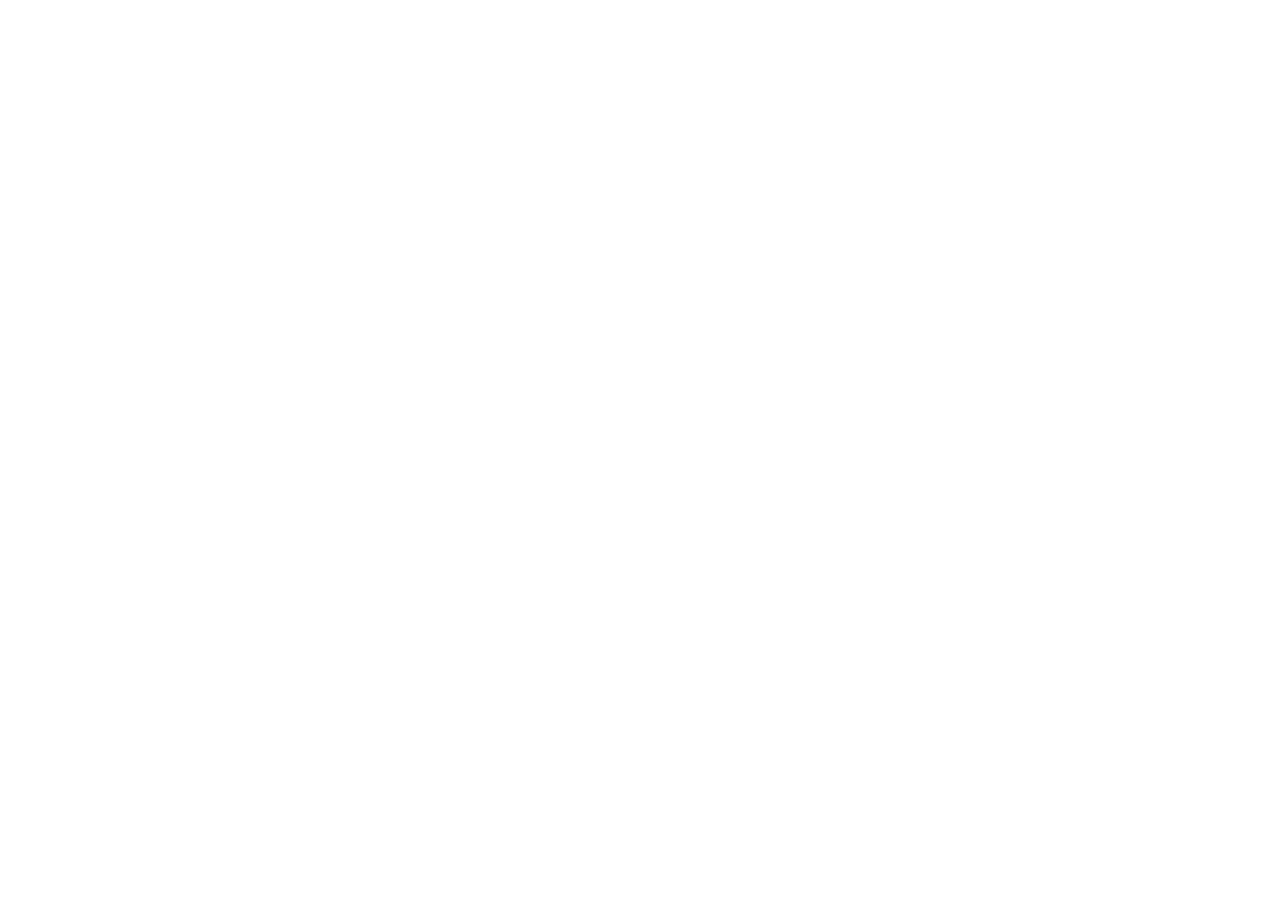
==== .github/Domaci_ukol/index.html @ d59d7053 "Vytvoření složky na DÚ" ====
<!DOCTYPE html>
<html lang="en">
<head>
    <meta charset="UTF-8">
    <meta http-equiv="X-UA-Compatible" content="IE=edge">
    <meta name="viewport" content="width=device-width, initial-scale=1.0">
    <link rel="stylesheet" href="style.css">
    <title>Iva Havranová</title>
</head>
<body>
    
</body>
</html>
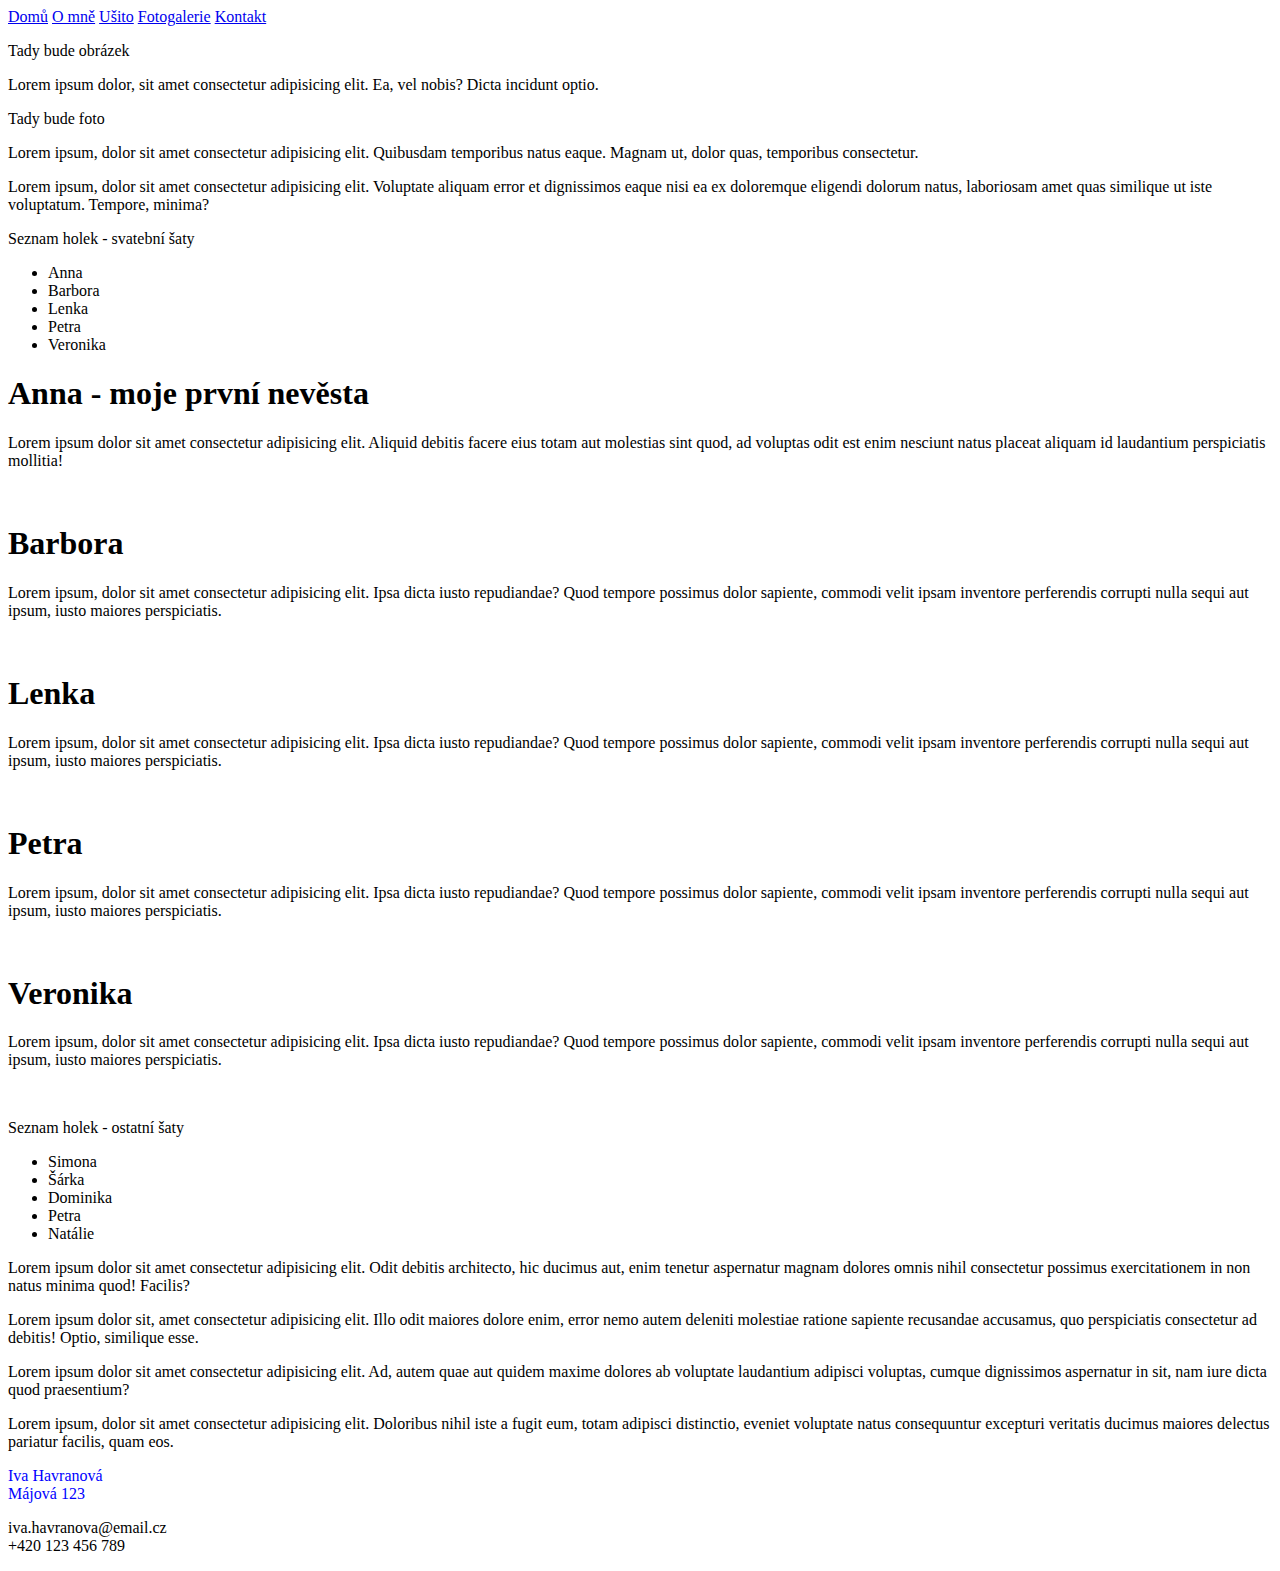
==== commit 72d92ce4: "Odevzdání úkolu 1" ====
--- a/.github/Domaci_ukol/index.html
+++ b/.github/Domaci_ukol/index.html
@@ -1,13 +1,161 @@
 <!DOCTYPE html>
 <html lang="en">
-<head>
-    <meta charset="UTF-8">
-    <meta http-equiv="X-UA-Compatible" content="IE=edge">
-    <meta name="viewport" content="width=device-width, initial-scale=1.0">
-    <link rel="stylesheet" href="style.css">
+  <head>
+    <meta charset="UTF-8" />
+    <meta http-equiv="X-UA-Compatible" content="IE=edge" />
+    <meta name="viewport" content="width=device-width, initial-scale=1.0" />
+    <link rel="stylesheet" href="style.css" />
     <title>Iva Havranová</title>
-</head>
-<body>
-    
-</body>
-</html>+  </head>
+  <body>
+    <div class="container">
+      <section class="header">
+        <nav>
+          <a href="#" class="header header--bold">Domů</a>
+          <a href="#">O mně</a>
+          <a href="#">Ušito</a>
+          <a href="#" class="header header--underlined">Fotogalerie</a>
+          <a href="#">Kontakt</a>
+        </nav>
+        <div class="header__photo"></div>
+        <p>Tady bude obrázek</p>
+      </section>
+      <div class="main">
+        <section class="main__welcome">
+          <p class="main__welcome main__welcome--purple">
+            Lorem ipsum dolor, sit amet consectetur adipisicing elit. Ea, vel
+            nobis? Dicta incidunt optio.
+          </p>
+        </section>
+        <section class="main__photo">
+          <p>Tady bude foto</p>
+        </section>
+      </div>
+      <div class="about">
+        <section class="about__selection">
+          <p>
+            Lorem ipsum, dolor sit amet consectetur adipisicing elit. Quibusdam
+            temporibus natus eaque. Magnam ut, dolor quas, temporibus
+            consectetur.
+          </p>
+        </section>
+        <section class="about__main">
+          <p>
+            Lorem ipsum, dolor sit amet consectetur adipisicing elit. Voluptate
+            aliquam error et dignissimos eaque nisi ea ex doloremque eligendi
+            dolorum natus, laboriosam amet quas similique ut iste voluptatum.
+            Tempore, minima?
+          </p>
+        </section>
+      </div>
+      <div class="sewn">
+        <div class="sewn__wedding">
+          <p>Seznam holek - svatební šaty</p>
+          <ul>
+            <li class="sewn__wedding sewn_wedding--anna">Anna</li>
+            <li>Barbora</li>
+            <li>Lenka</li>
+            <li>Petra</li>
+            <li>Veronika</li>
+          </ul>
+          <section class="sewn__anna">
+            <h1 class="sewn__anna sewn__anna--bold">
+              Anna - moje první nevěsta
+            </h1>
+            <p class="sewn__anna sewn__anna--black">
+              Lorem ipsum dolor sit amet consectetur adipisicing elit. Aliquid
+              debitis facere eius totam aut molestias sint quod, ad voluptas
+              odit est enim nesciunt natus placeat aliquam id laudantium
+              perspiciatis mollitia!
+            </p>
+            <img class="sewn__photo" />
+          </section>
+          <section class="sewn__barbora">
+            <h1>Barbora</h1>
+            <p>
+              Lorem ipsum, dolor sit amet consectetur adipisicing elit. Ipsa
+              dicta iusto repudiandae? Quod tempore possimus dolor sapiente,
+              commodi velit ipsam inventore perferendis corrupti nulla sequi aut
+              ipsum, iusto maiores perspiciatis.
+            </p>
+            <img class="sewn__photo" />
+          </section>
+          <section class="sewn__lenka">
+            <h1>Lenka</h1>
+            <p>
+              Lorem ipsum, dolor sit amet consectetur adipisicing elit. Ipsa
+              dicta iusto repudiandae? Quod tempore possimus dolor sapiente,
+              commodi velit ipsam inventore perferendis corrupti nulla sequi aut
+              ipsum, iusto maiores perspiciatis.
+            </p>
+            <img class="sewn__photo" />
+          </section>
+          <section class="sewn__petra">
+            <h1>Petra</h1>
+            <p>
+              Lorem ipsum, dolor sit amet consectetur adipisicing elit. Ipsa
+              dicta iusto repudiandae? Quod tempore possimus dolor sapiente,
+              commodi velit ipsam inventore perferendis corrupti nulla sequi aut
+              ipsum, iusto maiores perspiciatis.
+            </p>
+            <img class="sewn__photo" />
+          </section>
+          <section class="sewn__veronika">
+            <h1>Veronika</h1>
+            <p>
+              Lorem ipsum, dolor sit amet consectetur adipisicing elit. Ipsa
+              dicta iusto repudiandae? Quod tempore possimus dolor sapiente,
+              commodi velit ipsam inventore perferendis corrupti nulla sequi aut
+              ipsum, iusto maiores perspiciatis.
+            </p>
+            <img class="sewn__photo" />
+          </section>
+          <section class="sewn__others">
+            <p>Seznam holek - ostatní šaty</p>
+            <ul>
+              <li class="sewn__others sewn__others--italics">Simona</li>
+              <li>Šárka</li>
+              <li>Dominika</li>
+              <li>Petra</li>
+              <li>Natálie</li>
+            </ul>
+          </section>
+        </div>
+      </div>
+      <div class="photogalery">
+        <section class="photogalery__profi">
+          <p class="photogalery__profi photogalery__profi--red">
+            Lorem ipsum dolor sit amet consectetur adipisicing elit. Odit
+            debitis architecto, hic ducimus aut, enim tenetur aspernatur magnam
+            dolores omnis nihil consectetur possimus exercitationem in non natus
+            minima quod! Facilis?
+          </p>
+          <p>
+            Lorem ipsum dolor sit, amet consectetur adipisicing elit. Illo odit
+            maiores dolore enim, error nemo autem deleniti molestiae ratione
+            sapiente recusandae accusamus, quo perspiciatis consectetur ad
+            debitis! Optio, similique esse.
+          </p>
+        </section>
+        <section class="photogalery__others">
+          <p>
+            Lorem ipsum dolor sit amet consectetur adipisicing elit. Ad, autem
+            quae aut quidem maxime dolores ab voluptate laudantium adipisci
+            voluptas, cumque dignissimos aspernatur in sit, nam iure dicta quod
+            praesentium?
+          </p>
+          <p class="photogalery__others photogalery__others--ackn">
+            Lorem ipsum, dolor sit amet consectetur adipisicing elit. Doloribus
+            nihil iste a fugit eum, totam adipisci distinctio, eveniet voluptate
+            natus consequuntur excepturi veritatis ducimus maiores delectus
+            pariatur facilis, quam eos.
+          </p>
+        </section>
+      </div>
+      <div class="contact">
+        <p class="contact contact--blue">Iva Havranová<br />Májová 123</p>
+        <p>iva.havranova@email.cz<br />+420 123 456 789</p>
+      </div>
+    </div>
+  </body>
+</html>
--- a/.github/Domaci_ukol/style.css
+++ b/.github/Domaci_ukol/style.css
@@ -0,0 +1,3 @@
+.contact--blue {
+  color: blue;
+}
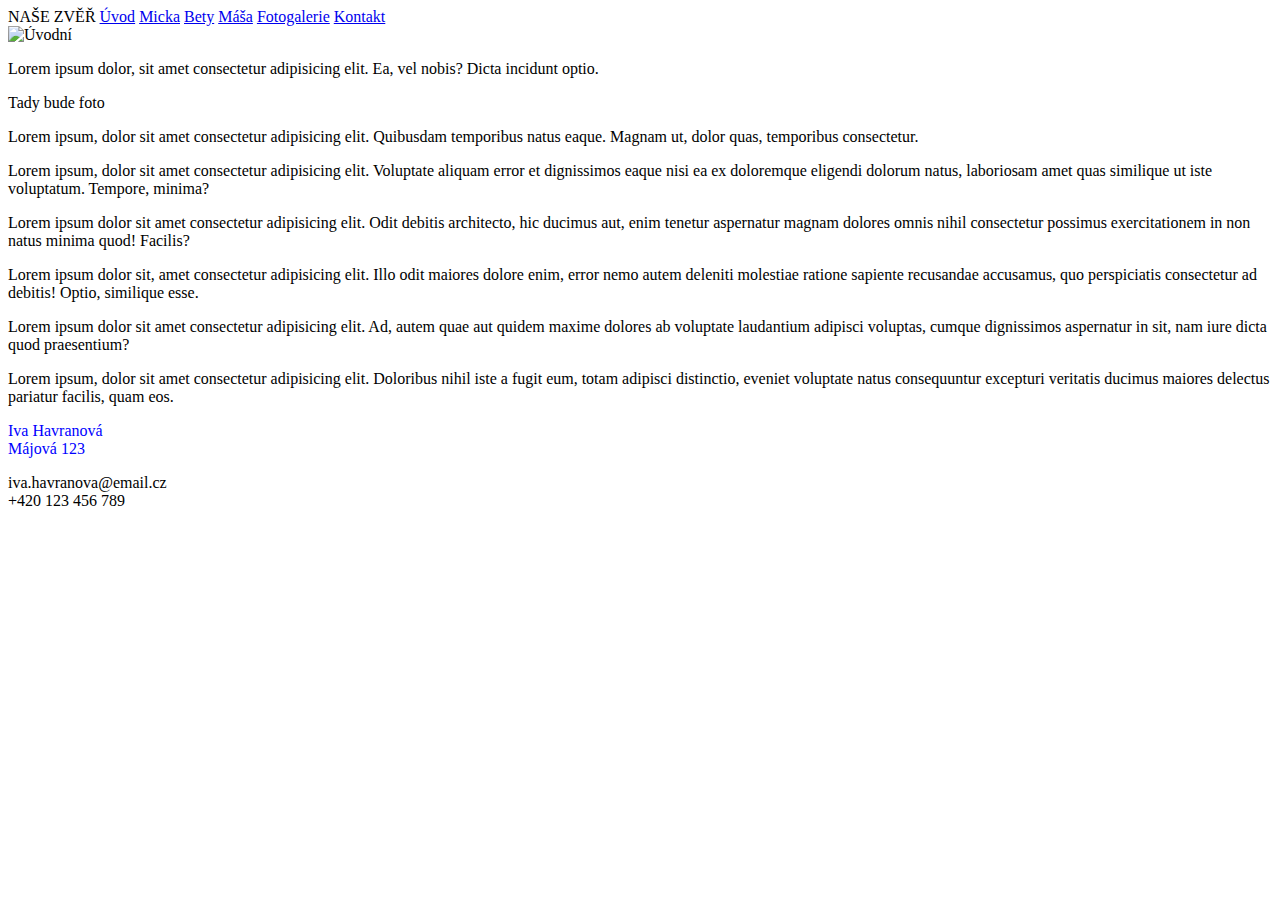
==== commit e98de1e0: "Přidání fotek" ====
--- a/.github/Domaci_ukol/index.html
+++ b/.github/Domaci_ukol/index.html
@@ -5,41 +5,44 @@
     <meta http-equiv="X-UA-Compatible" content="IE=edge" />
     <meta name="viewport" content="width=device-width, initial-scale=1.0" />
     <link rel="stylesheet" href="style.css" />
-    <title>Iva Havranová</title>
+    <title>Náš zvěřinec</title>
   </head>
   <body>
     <div class="container">
       <section class="header">
         <nav>
-          <a href="#" class="header header--bold">Domů</a>
-          <a href="#">O mně</a>
-          <a href="#">Ušito</a>
-          <a href="#" class="header header--underlined">Fotogalerie</a>
+          <span>NAŠE ZVĚŘ</span>
+          <a href="#">Úvod</a>
+          <a href="#">Micka</a>
+          <a href="#">Bety</a>
+          <a href="#">Máša</a>
+          <a href="#">Fotogalerie</a>
           <a href="#">Kontakt</a>
         </nav>
-        <div class="header__photo"></div>
-        <p>Tady bude obrázek</p>
+        <div class="header__photo">
+          <img src="Bety/Bety.JPG" alt="Úvodní" />
+        </div>
       </section>
-      <div class="main">
-        <section class="main__welcome">
-          <p class="main__welcome main__welcome--purple">
+      <div class="home">
+        <section class="home__welcome">
+          <p class="home__welcome home__welcome--italics">
             Lorem ipsum dolor, sit amet consectetur adipisicing elit. Ea, vel
             nobis? Dicta incidunt optio.
           </p>
         </section>
-        <section class="main__photo">
+        <section class="home__photo">
           <p>Tady bude foto</p>
         </section>
       </div>
-      <div class="about">
-        <section class="about__selection">
+      <div class="pets">
+        <section class="pets__selection">
           <p>
             Lorem ipsum, dolor sit amet consectetur adipisicing elit. Quibusdam
             temporibus natus eaque. Magnam ut, dolor quas, temporibus
             consectetur.
           </p>
         </section>
-        <section class="about__main">
+        <section class="pets__main">
           <p>
             Lorem ipsum, dolor sit amet consectetur adipisicing elit. Voluptate
             aliquam error et dignissimos eaque nisi ea ex doloremque eligendi
@@ -48,80 +51,7 @@
           </p>
         </section>
       </div>
-      <div class="sewn">
-        <div class="sewn__wedding">
-          <p>Seznam holek - svatební šaty</p>
-          <ul>
-            <li class="sewn__wedding sewn_wedding--anna">Anna</li>
-            <li>Barbora</li>
-            <li>Lenka</li>
-            <li>Petra</li>
-            <li>Veronika</li>
-          </ul>
-          <section class="sewn__anna">
-            <h1 class="sewn__anna sewn__anna--bold">
-              Anna - moje první nevěsta
-            </h1>
-            <p class="sewn__anna sewn__anna--black">
-              Lorem ipsum dolor sit amet consectetur adipisicing elit. Aliquid
-              debitis facere eius totam aut molestias sint quod, ad voluptas
-              odit est enim nesciunt natus placeat aliquam id laudantium
-              perspiciatis mollitia!
-            </p>
-            <img class="sewn__photo" />
-          </section>
-          <section class="sewn__barbora">
-            <h1>Barbora</h1>
-            <p>
-              Lorem ipsum, dolor sit amet consectetur adipisicing elit. Ipsa
-              dicta iusto repudiandae? Quod tempore possimus dolor sapiente,
-              commodi velit ipsam inventore perferendis corrupti nulla sequi aut
-              ipsum, iusto maiores perspiciatis.
-            </p>
-            <img class="sewn__photo" />
-          </section>
-          <section class="sewn__lenka">
-            <h1>Lenka</h1>
-            <p>
-              Lorem ipsum, dolor sit amet consectetur adipisicing elit. Ipsa
-              dicta iusto repudiandae? Quod tempore possimus dolor sapiente,
-              commodi velit ipsam inventore perferendis corrupti nulla sequi aut
-              ipsum, iusto maiores perspiciatis.
-            </p>
-            <img class="sewn__photo" />
-          </section>
-          <section class="sewn__petra">
-            <h1>Petra</h1>
-            <p>
-              Lorem ipsum, dolor sit amet consectetur adipisicing elit. Ipsa
-              dicta iusto repudiandae? Quod tempore possimus dolor sapiente,
-              commodi velit ipsam inventore perferendis corrupti nulla sequi aut
-              ipsum, iusto maiores perspiciatis.
-            </p>
-            <img class="sewn__photo" />
-          </section>
-          <section class="sewn__veronika">
-            <h1>Veronika</h1>
-            <p>
-              Lorem ipsum, dolor sit amet consectetur adipisicing elit. Ipsa
-              dicta iusto repudiandae? Quod tempore possimus dolor sapiente,
-              commodi velit ipsam inventore perferendis corrupti nulla sequi aut
-              ipsum, iusto maiores perspiciatis.
-            </p>
-            <img class="sewn__photo" />
-          </section>
-          <section class="sewn__others">
-            <p>Seznam holek - ostatní šaty</p>
-            <ul>
-              <li class="sewn__others sewn__others--italics">Simona</li>
-              <li>Šárka</li>
-              <li>Dominika</li>
-              <li>Petra</li>
-              <li>Natálie</li>
-            </ul>
-          </section>
-        </div>
-      </div>
+
       <div class="photogalery">
         <section class="photogalery__profi">
           <p class="photogalery__profi photogalery__profi--red">
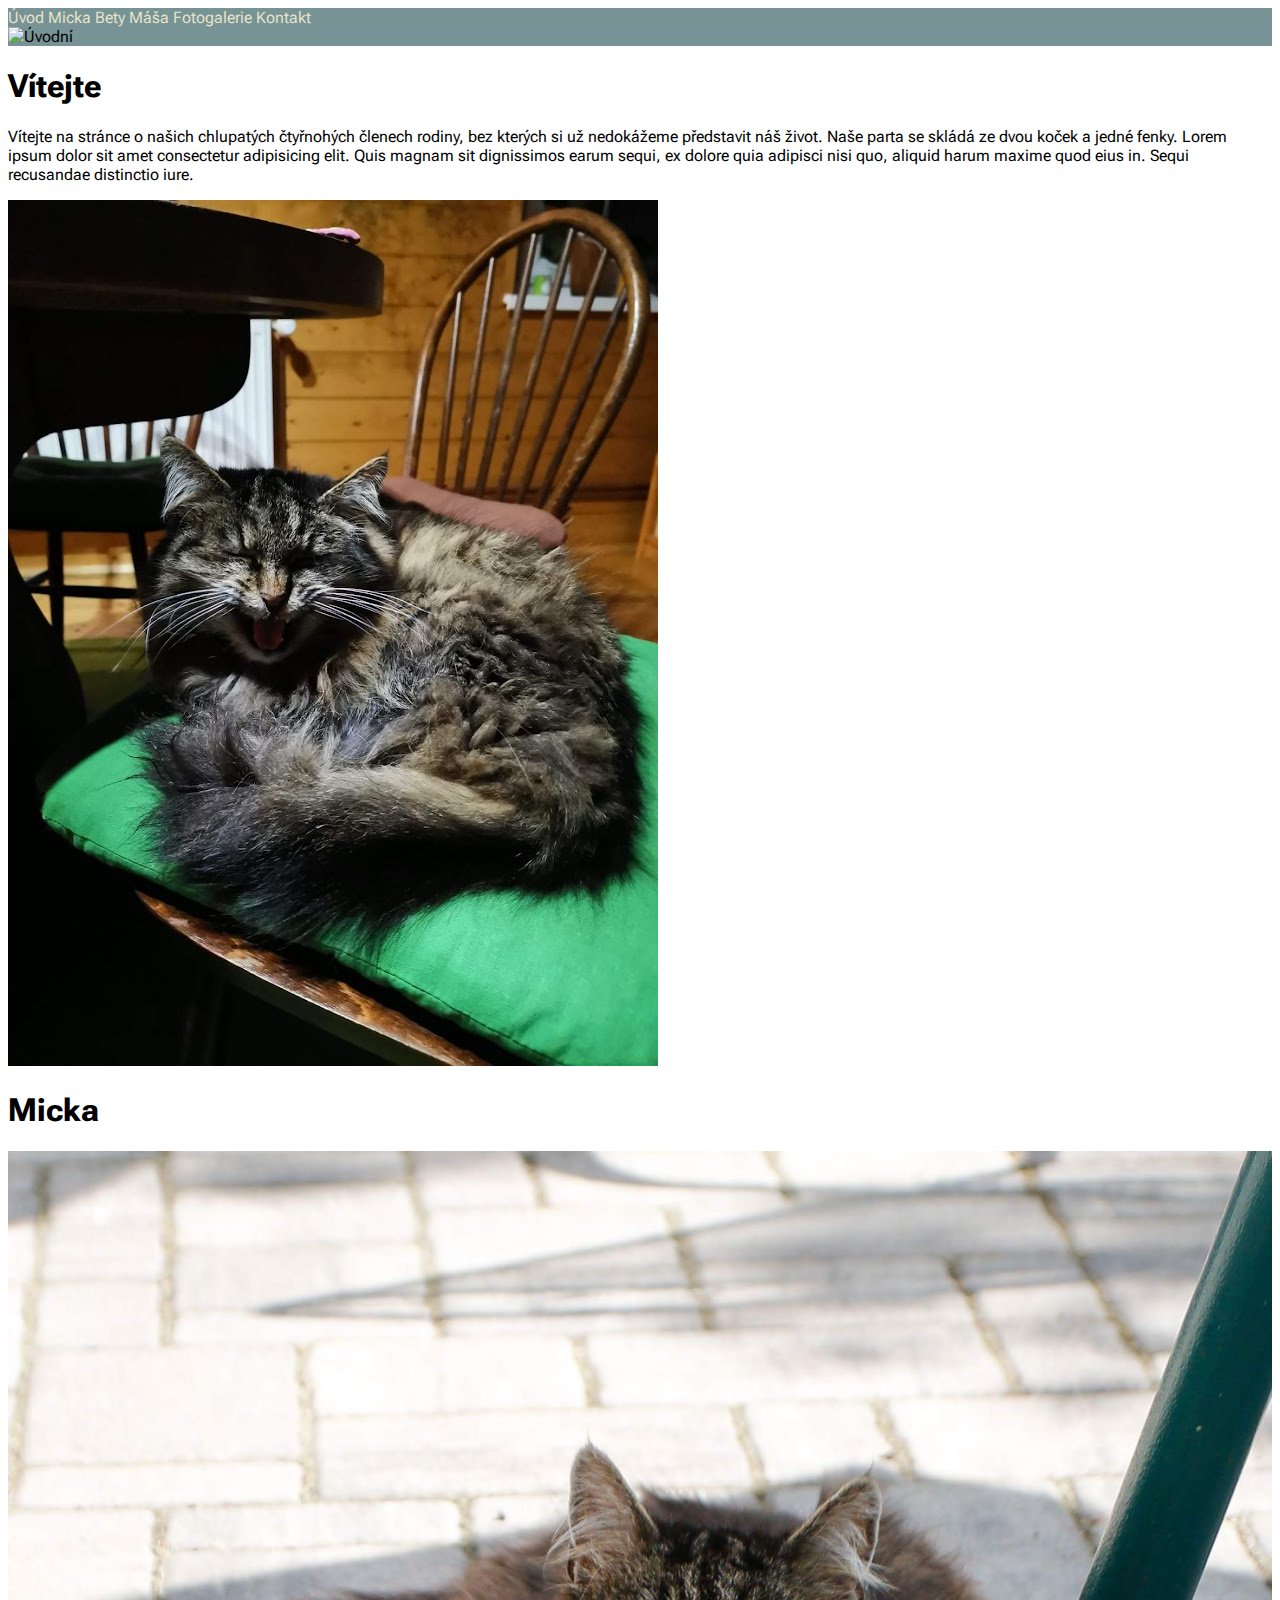
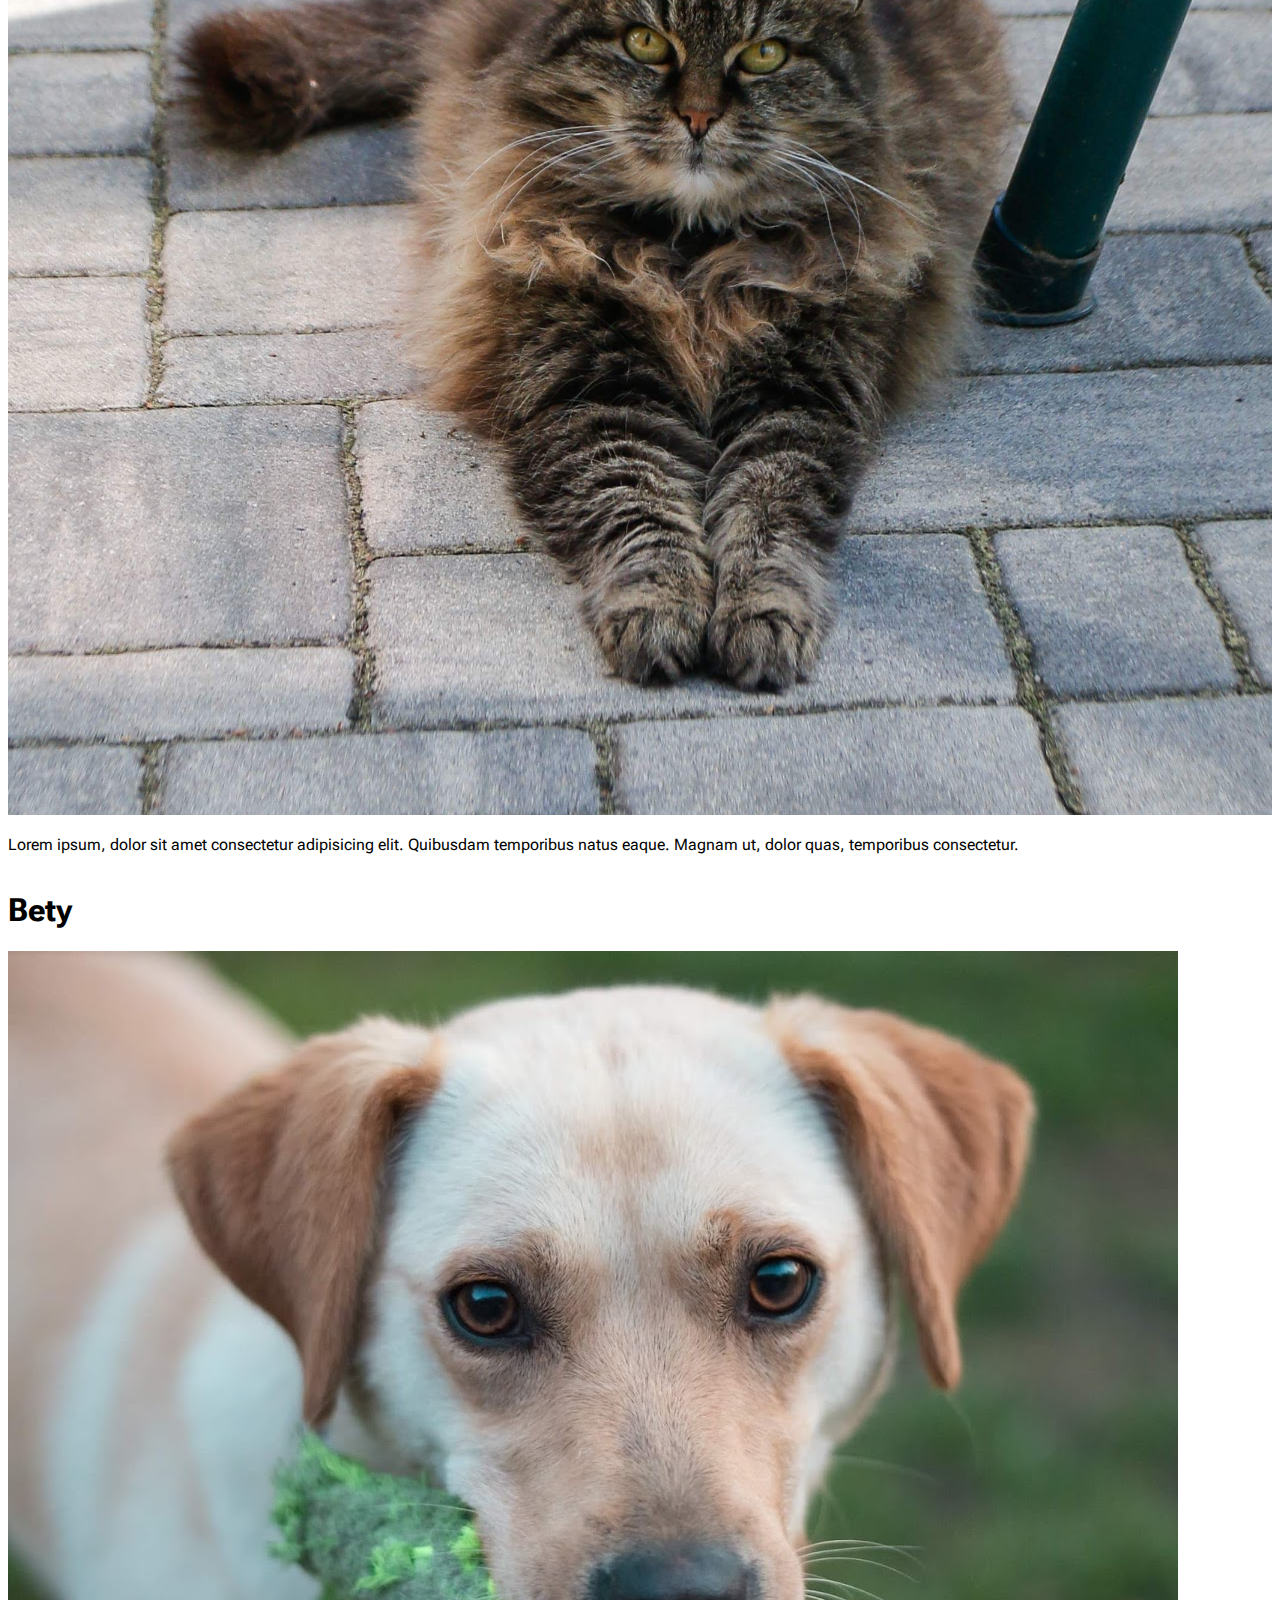
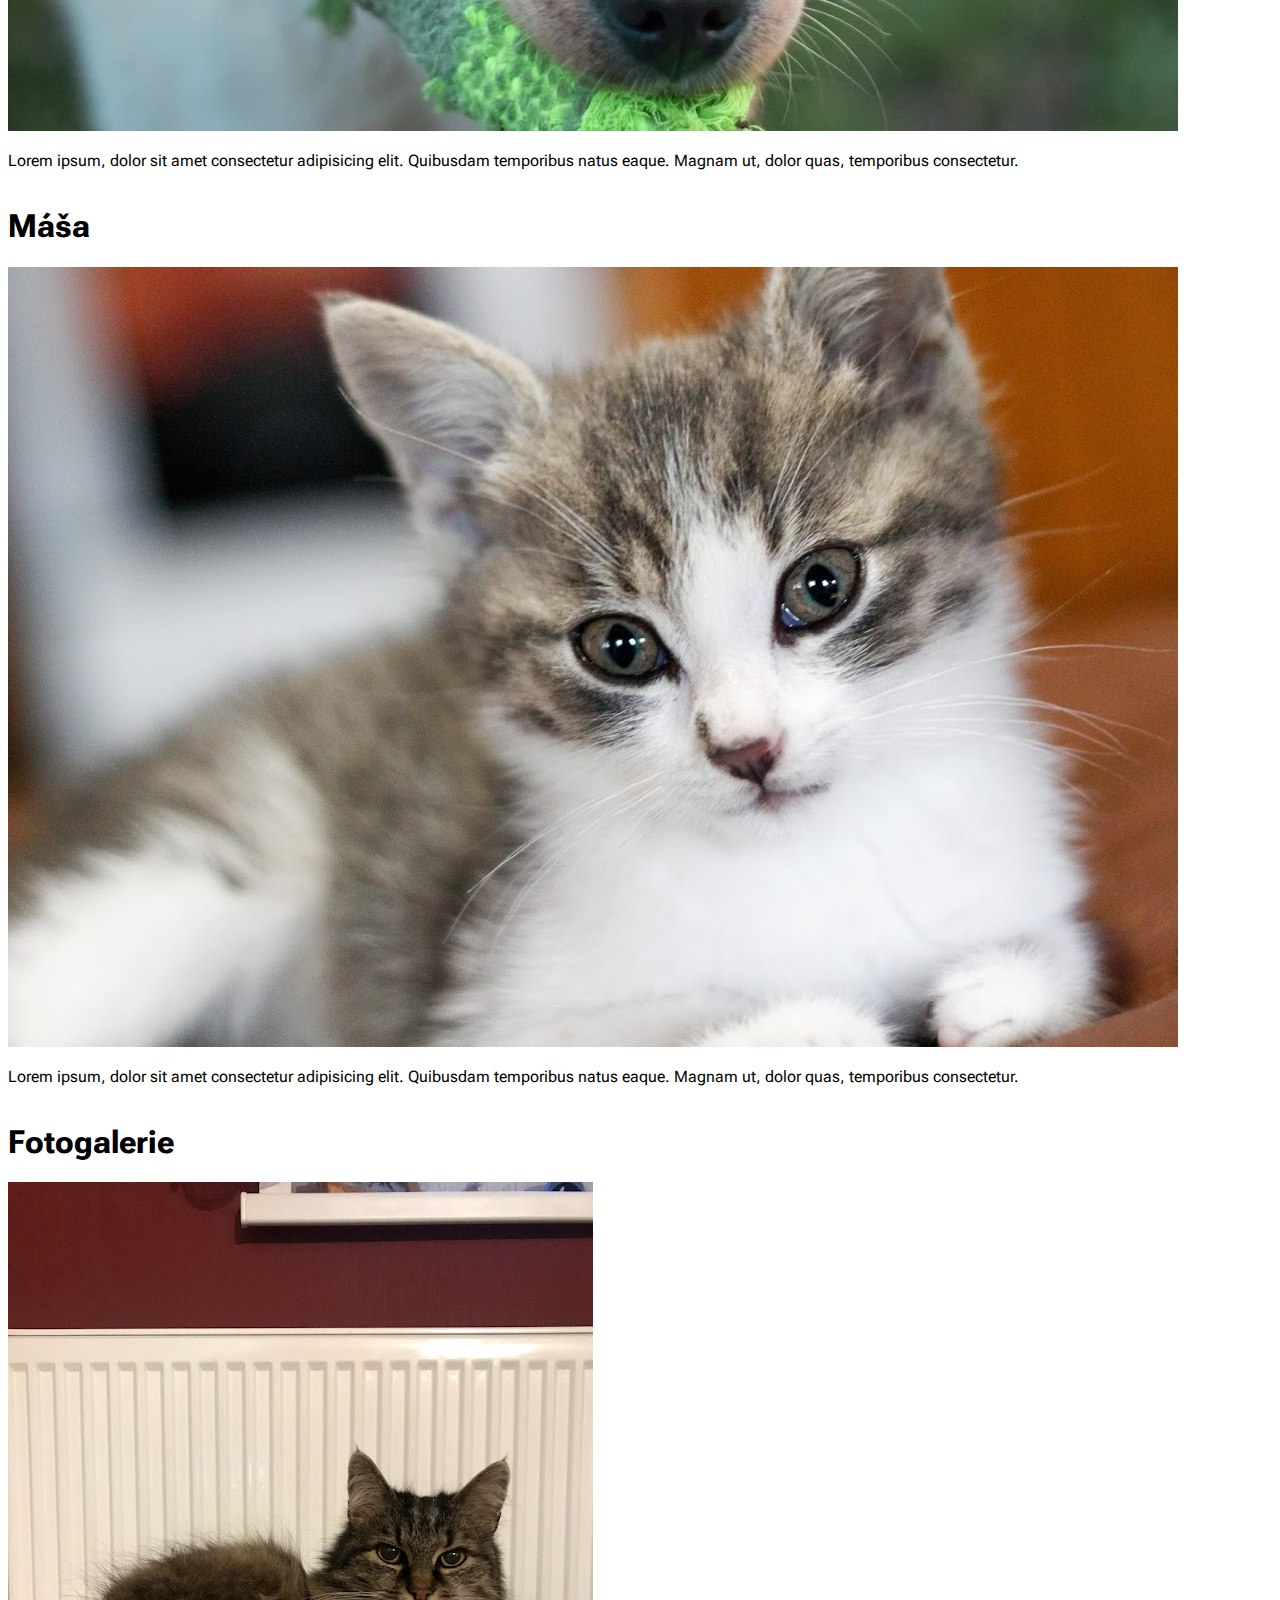
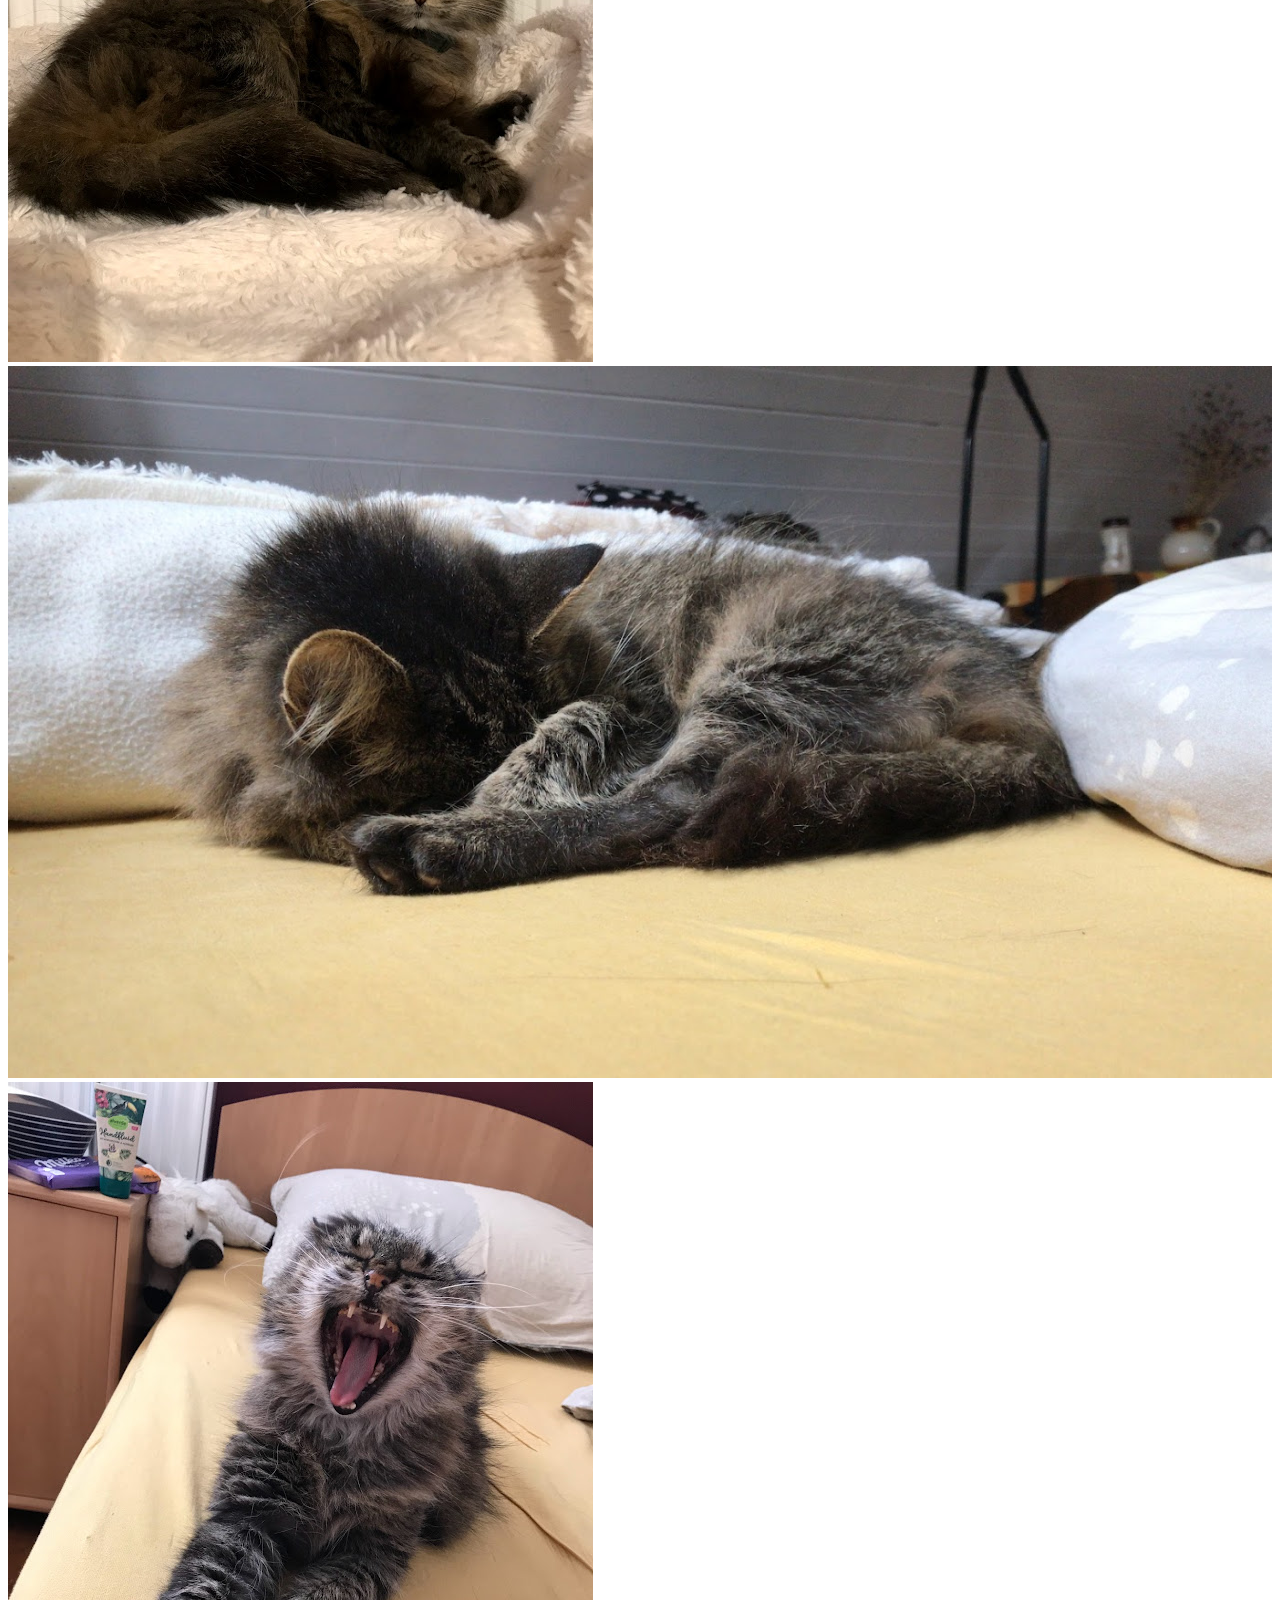
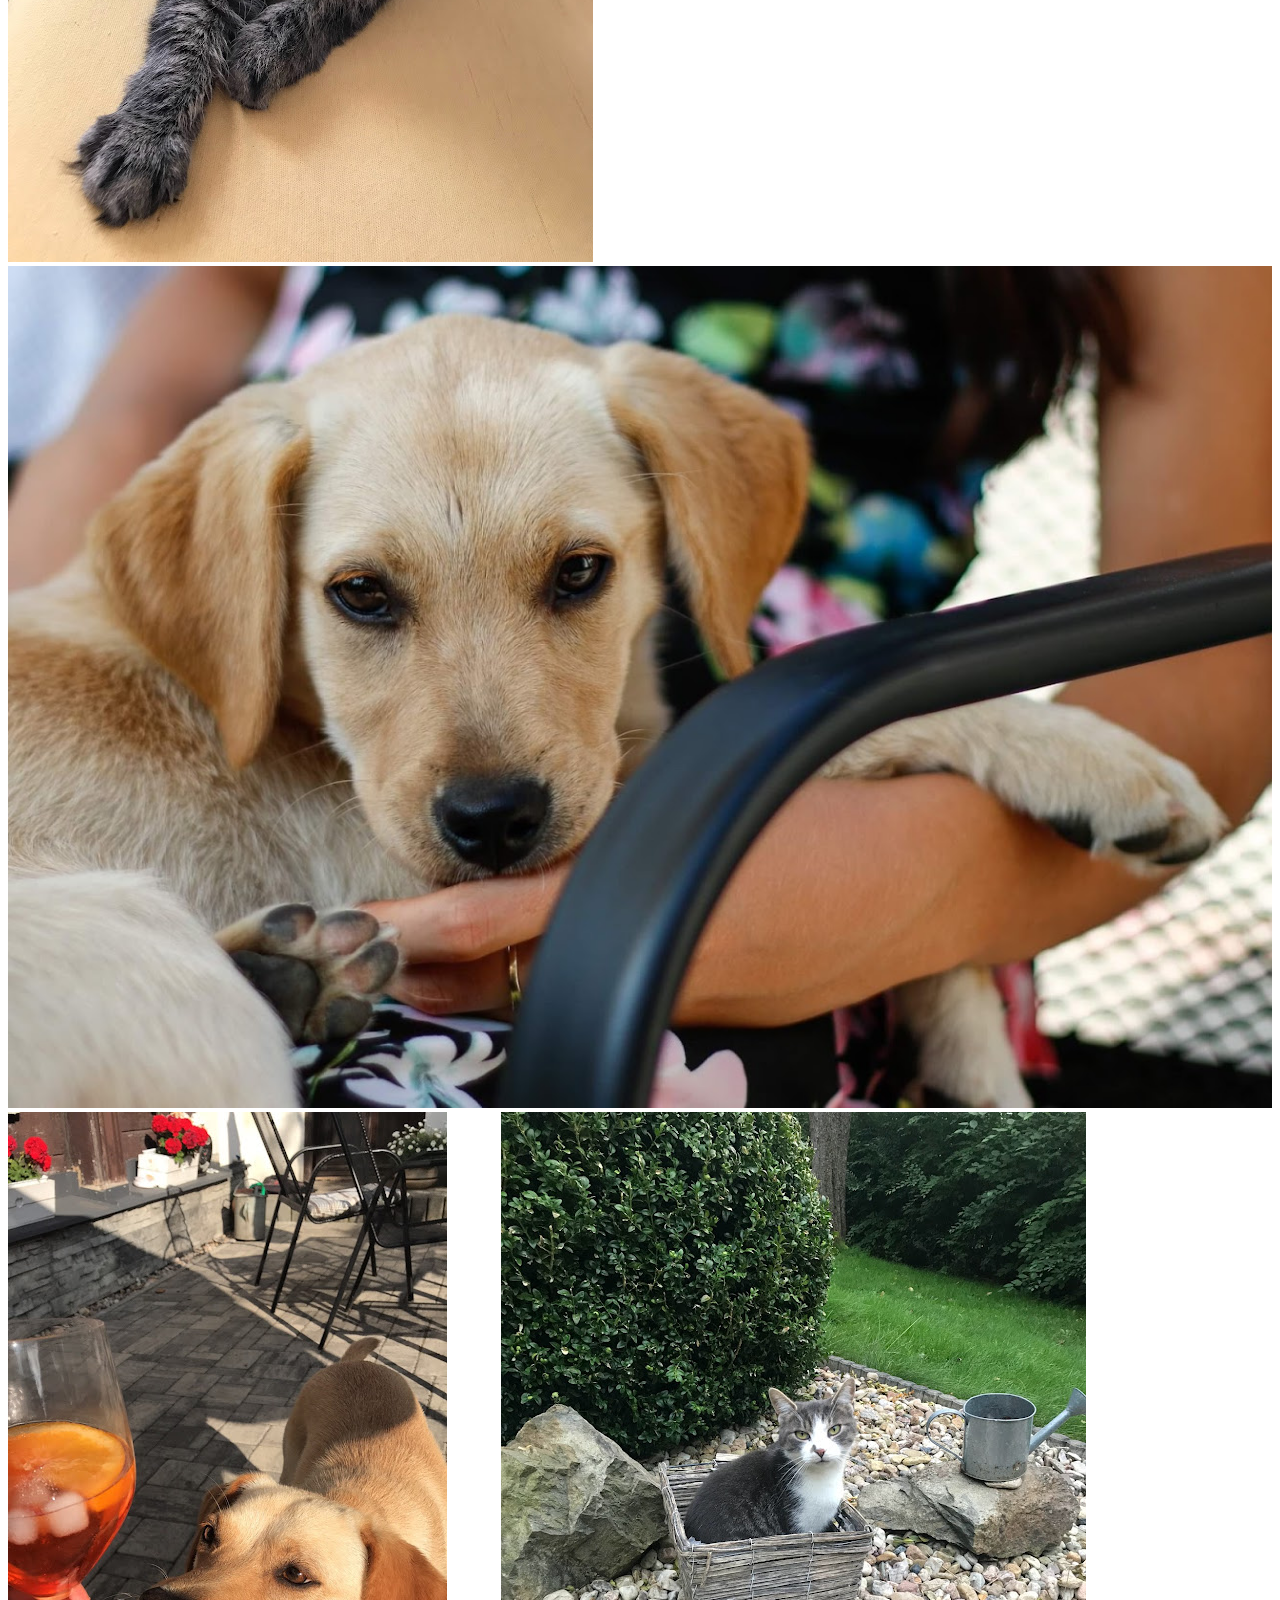
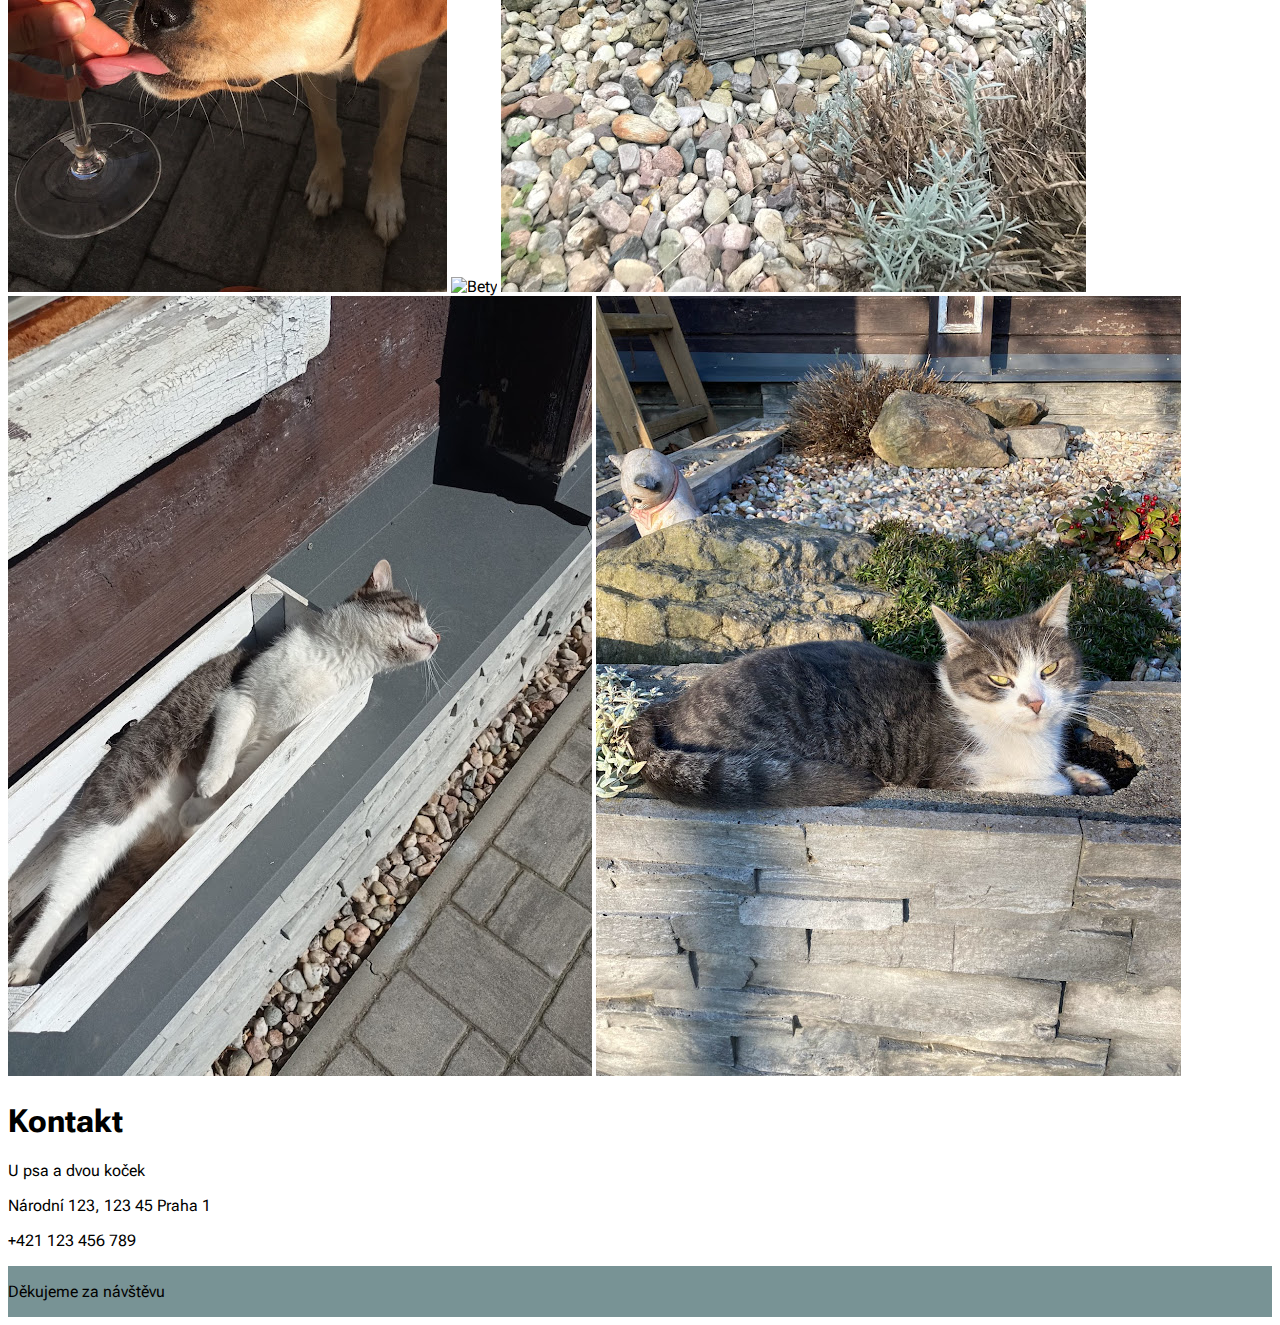
==== commit 8c9cf432: "Dodělání html" ====
--- a/.github/Domaci_ukol/index.html
+++ b/.github/Domaci_ukol/index.html
@@ -5,14 +5,20 @@
     <meta http-equiv="X-UA-Compatible" content="IE=edge" />
     <meta name="viewport" content="width=device-width, initial-scale=1.0" />
     <link rel="stylesheet" href="style.css" />
+    <link rel="preconnect" href="https://fonts.googleapis.com" />
+    <link rel="preconnect" href="https://fonts.gstatic.com" crossorigin />
+    <link
+      href="https://fonts.googleapis.com/css2?family=Roboto+Flex:opsz,wght@8..144,200&display=swap"
+      rel="stylesheet"
+    />
     <title>Náš zvěřinec</title>
   </head>
   <body>
     <div class="container">
       <section class="header">
         <nav>
-          <span>NAŠE ZVĚŘ</span>
-          <a href="#">Úvod</a>
+          <span class="header header--none">NAŠE ZVĚŘ</span>
+          <a href="#" alt="header header--underlined">Úvod</a>
           <a href="#">Micka</a>
           <a href="#">Bety</a>
           <a href="#">Máša</a>
@@ -20,71 +26,85 @@
           <a href="#">Kontakt</a>
         </nav>
         <div class="header__photo">
-          <img src="Bety/Bety.JPG" alt="Úvodní" />
+          <img src="\BaM.jpg" alt="Úvodní" />
         </div>
       </section>
-      <div class="home">
-        <section class="home__welcome">
-          <p class="home__welcome home__welcome--italics">
-            Lorem ipsum dolor, sit amet consectetur adipisicing elit. Ea, vel
-            nobis? Dicta incidunt optio.
+      <div class="intro">
+        <section class="intro__welcome">
+          <h1>Vítejte</h1>
+          <p class="intro__welcome intro__welcome--italics">
+            Vítejte na stránce o našich chlupatých čtyřnohých členech rodiny,
+            bez kterých si už nedokážeme představit náš život. Naše parta se
+            skládá ze dvou koček a jedné fenky. Lorem ipsum dolor sit amet
+            consectetur adipisicing elit. Quis magnam sit dignissimos earum
+            sequi, ex dolore quia adipisci nisi quo, aliquid harum maxime quod
+            eius in. Sequi recusandae distinctio iure.
           </p>
         </section>
-        <section class="home__photo">
-          <p>Tady bude foto</p>
+        <section class="intro__photo">
+          <img src="/Micka/Micka2.jpg" alt="Micka" />
         </section>
       </div>
-      <div class="pets">
-        <section class="pets__selection">
+      <div class="micka">
+        <h1>Micka</h1>
+        <section class="micka__photo">
+          <img src="/Micka/Micka.jpg" alt="Micka" />
+        </section>
+        <section class="micka__intro">
           <p>
             Lorem ipsum, dolor sit amet consectetur adipisicing elit. Quibusdam
             temporibus natus eaque. Magnam ut, dolor quas, temporibus
             consectetur.
           </p>
         </section>
-        <section class="pets__main">
+      </div>
+      <div class="bety">
+        <h1>Bety</h1>
+        <section class="bety__photo">
+          <img src="/Bety/Bety2.JPG" alt="Bety" />
+        </section>
+        <section class="bety__intro">
           <p>
-            Lorem ipsum, dolor sit amet consectetur adipisicing elit. Voluptate
-            aliquam error et dignissimos eaque nisi ea ex doloremque eligendi
-            dolorum natus, laboriosam amet quas similique ut iste voluptatum.
-            Tempore, minima?
+            Lorem ipsum, dolor sit amet consectetur adipisicing elit. Quibusdam
+            temporibus natus eaque. Magnam ut, dolor quas, temporibus
+            consectetur.
+          </p>
+        </section>
+      </div>
+      <div class="masa">
+        <h1>Máša</h1>
+        <section class="masa__photo">
+          <img src="/Masa/Masa3.JPG" alt="Máša" />
+        </section>
+        <section class="masa__intro">
+          <p>
+            Lorem ipsum, dolor sit amet consectetur adipisicing elit. Quibusdam
+            temporibus natus eaque. Magnam ut, dolor quas, temporibus
+            consectetur.
           </p>
         </section>
       </div>
 
       <div class="photogalery">
-        <section class="photogalery__profi">
-          <p class="photogalery__profi photogalery__profi--red">
-            Lorem ipsum dolor sit amet consectetur adipisicing elit. Odit
-            debitis architecto, hic ducimus aut, enim tenetur aspernatur magnam
-            dolores omnis nihil consectetur possimus exercitationem in non natus
-            minima quod! Facilis?
-          </p>
-          <p>
-            Lorem ipsum dolor sit, amet consectetur adipisicing elit. Illo odit
-            maiores dolore enim, error nemo autem deleniti molestiae ratione
-            sapiente recusandae accusamus, quo perspiciatis consectetur ad
-            debitis! Optio, similique esse.
-          </p>
-        </section>
-        <section class="photogalery__others">
-          <p>
-            Lorem ipsum dolor sit amet consectetur adipisicing elit. Ad, autem
-            quae aut quidem maxime dolores ab voluptate laudantium adipisci
-            voluptas, cumque dignissimos aspernatur in sit, nam iure dicta quod
-            praesentium?
-          </p>
-          <p class="photogalery__others photogalery__others--ackn">
-            Lorem ipsum, dolor sit amet consectetur adipisicing elit. Doloribus
-            nihil iste a fugit eum, totam adipisci distinctio, eveniet voluptate
-            natus consequuntur excepturi veritatis ducimus maiores delectus
-            pariatur facilis, quam eos.
-          </p>
-        </section>
+        <h1>Fotogalerie</h1>
+        <img src="/Micka/Mica.jpg" alt="Míca" />
+        <img src="/Micka/Micka3.jpg" alt="Míca" />
+        <img src="/Micka/Micka4.jpg" alt="Míca" />
+        <img src="/Bety/Bety.JPG" alt="Bety" />
+        <img src="/Bety/Bety3.JPG" alt="Bety" />
+        <img src="/Bety/Betyn.JPG" alt="Bety" />
+        <img src="/Masa/Masa6.jpg" alt="Máša" />
+        <img src="/Masa/Masa7.jpg" alt="Máša" />
+        <img src="/Masa/Masa8.jpg" alt="Máša" />
       </div>
       <div class="contact">
-        <p class="contact contact--blue">Iva Havranová<br />Májová 123</p>
-        <p>iva.havranova@email.cz<br />+420 123 456 789</p>
+        <h1>Kontakt</h1>
+        <p>U psa a dvou koček</p>
+        <p>Národní 123, 123 45 Praha 1</p>
+        <p>+421 123 456 789</p>
+      </div>
+      <div class="footer">
+        <p>Děkujeme za návštěvu</p>
       </div>
     </div>
   </body>
--- a/.github/Domaci_ukol/style.css
+++ b/.github/Domaci_ukol/style.css
@@ -1,3 +1,28 @@
-.contact--blue {
-  color: blue;
+img {
+  max-width: 100%;
 }
+
+.header--none {
+  display: none;
+}
+
+.container {
+  display: grid;
+  grid-template-columns: 1fr;
+  grid-template-rows: repeat (26, 1fr);
+  font-family: "Roboto Flex", sans-serif;
+}
+
+.header,
+.footer {
+  background-color: #789395;
+}
+
+a {
+  text-decoration: none;
+  color: #e5e3c9;
+}
+
+nav {
+  justify-items: stretch;
+}
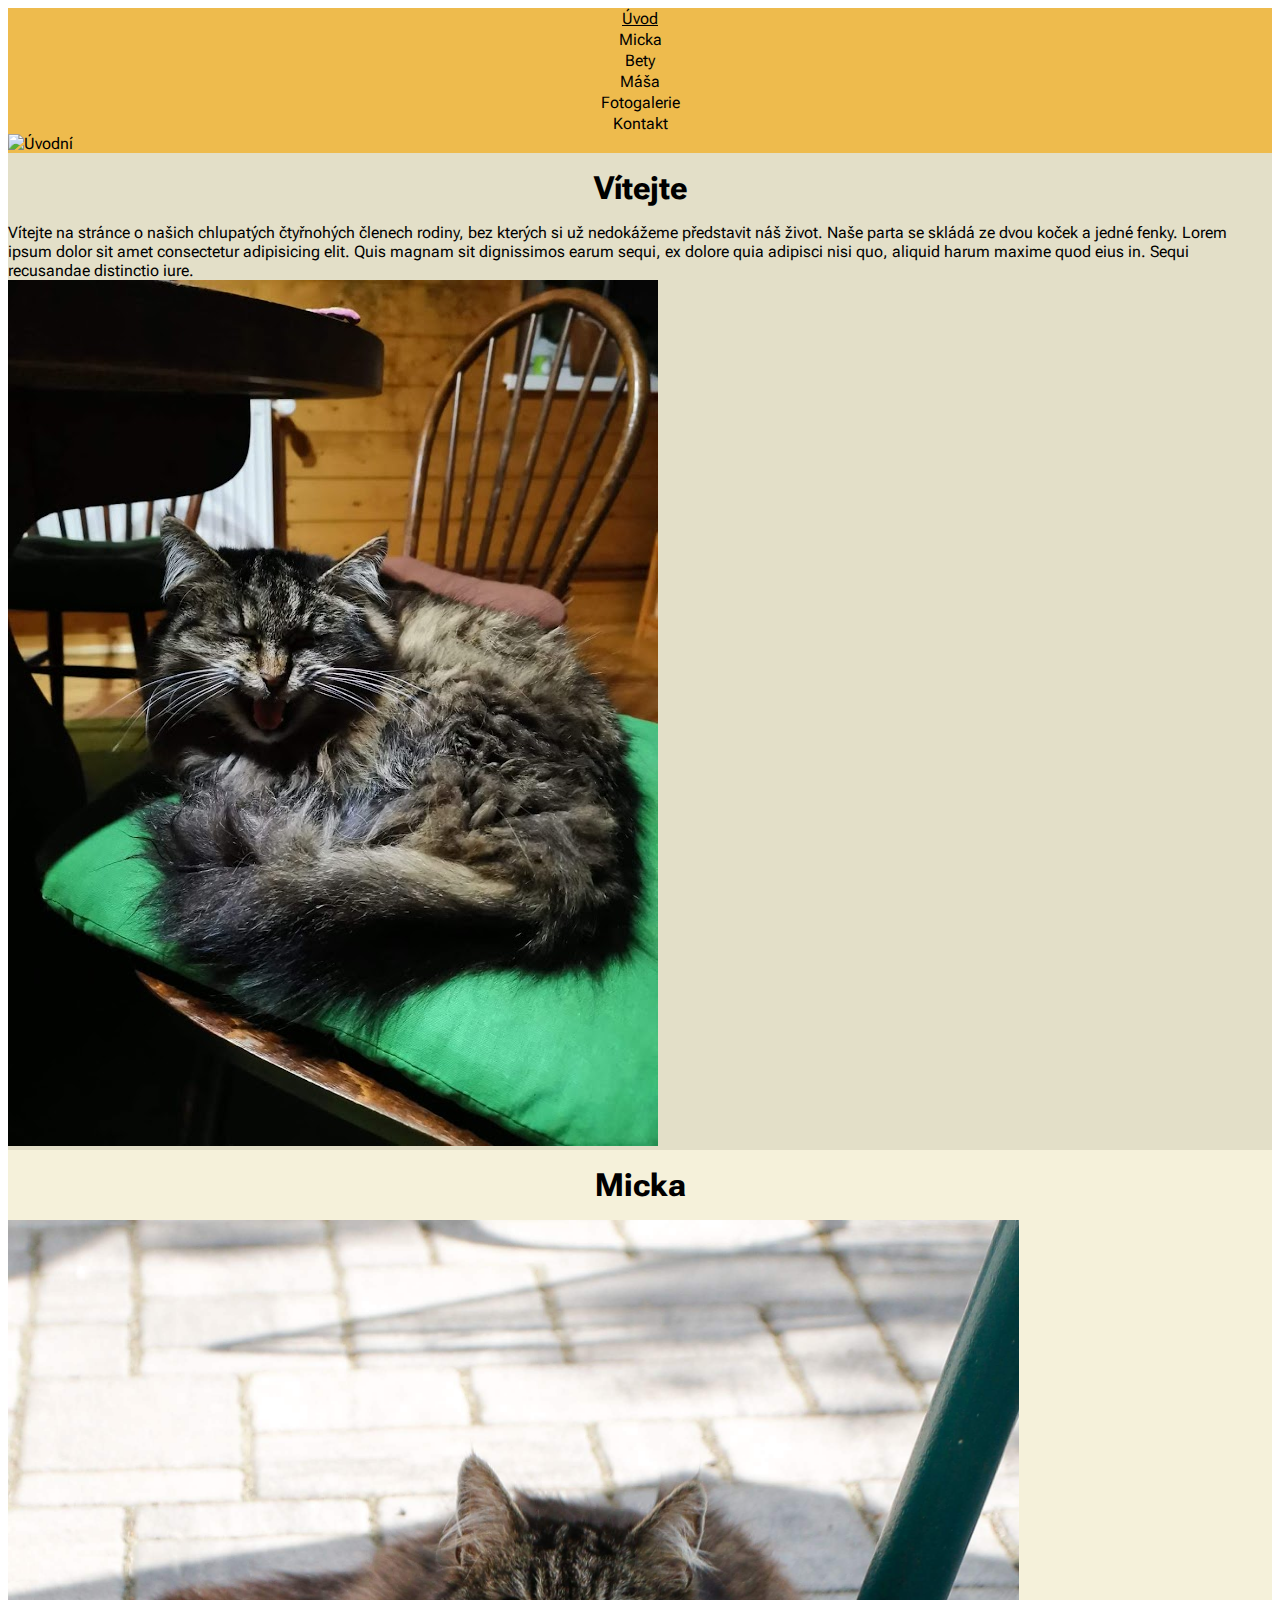
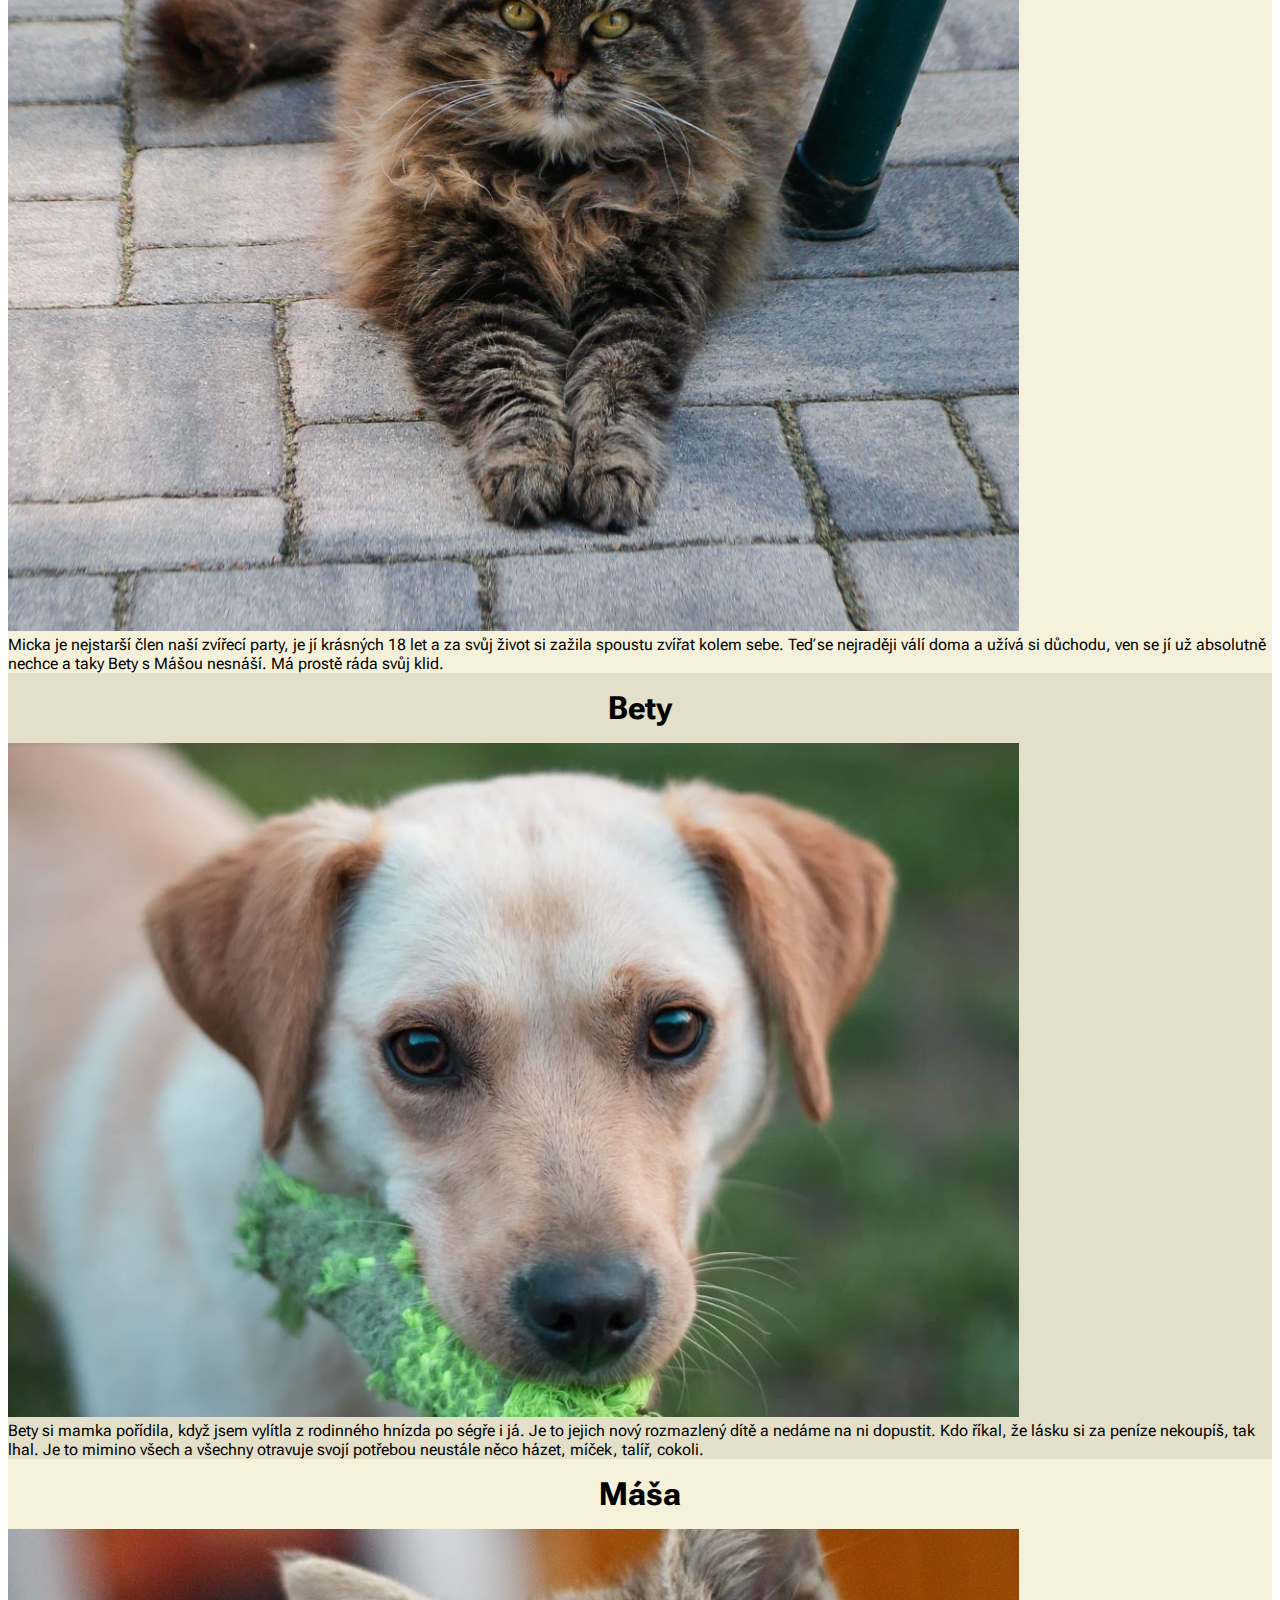
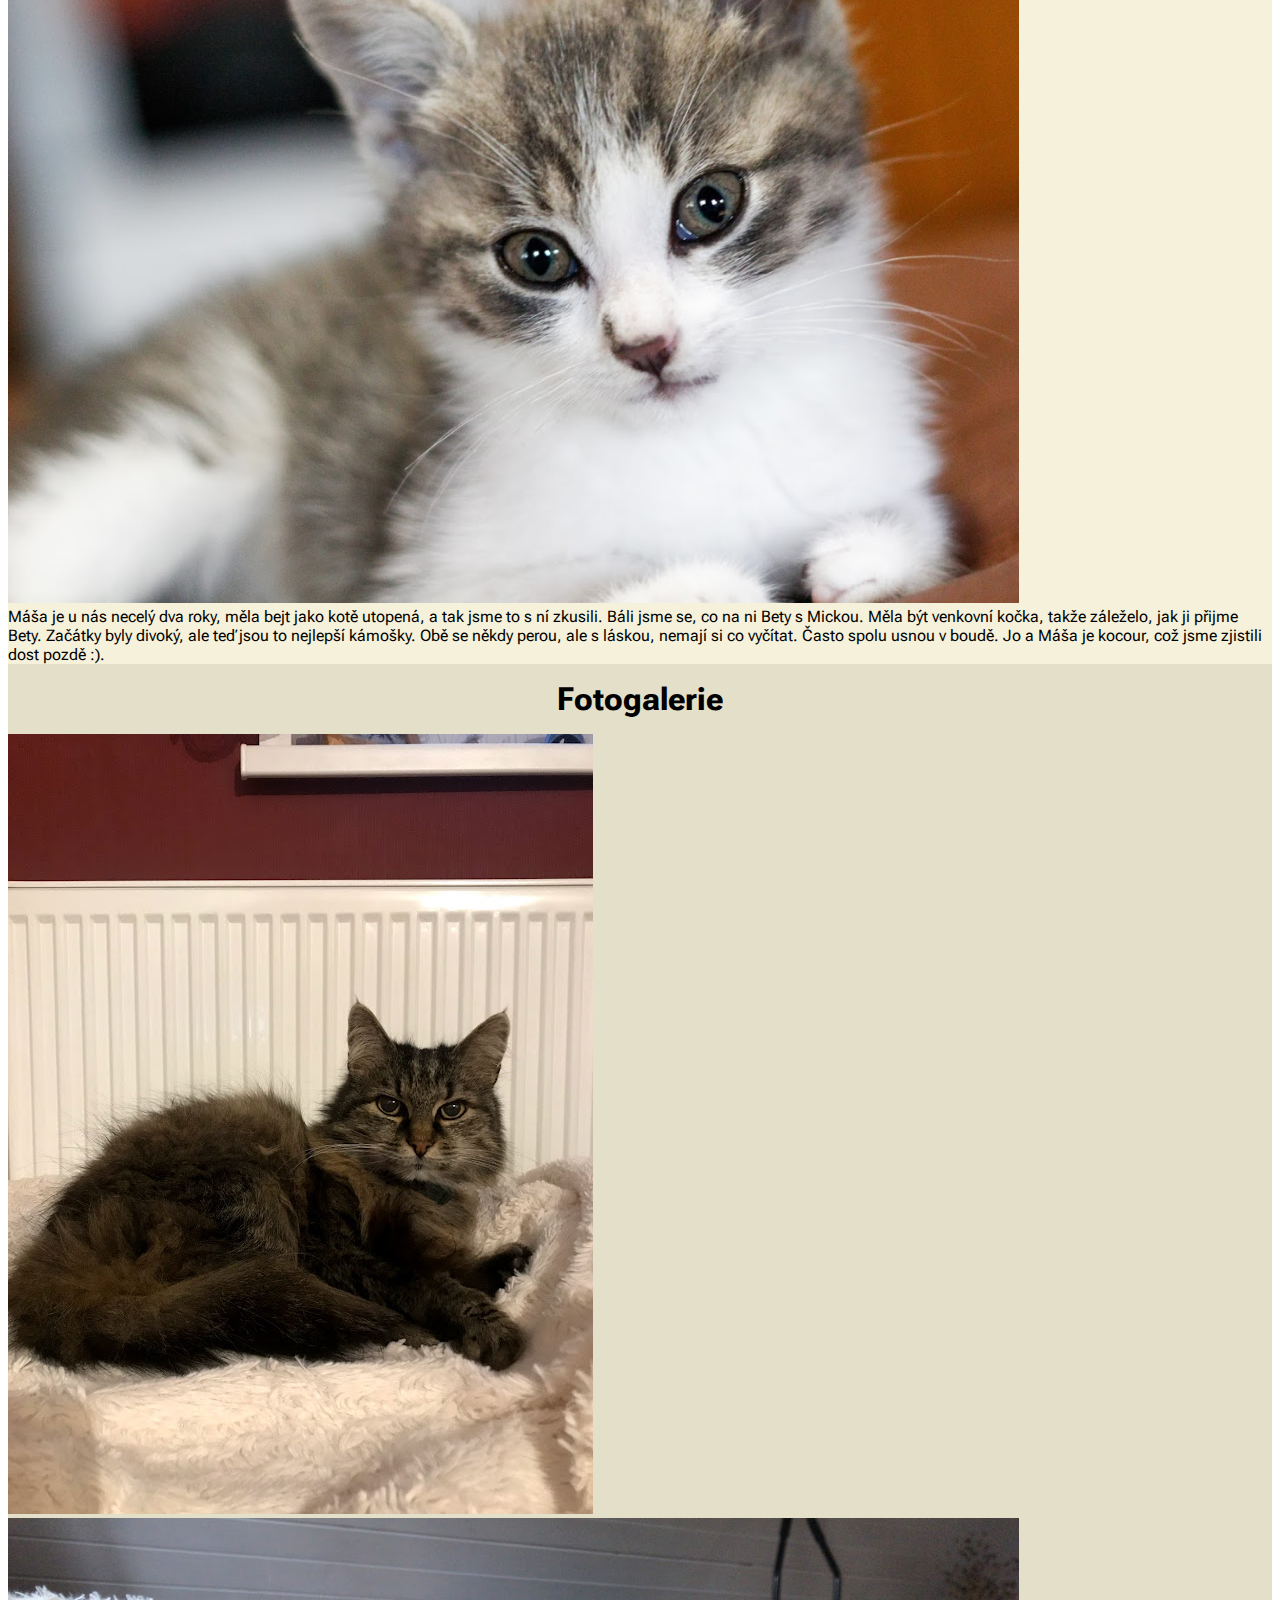
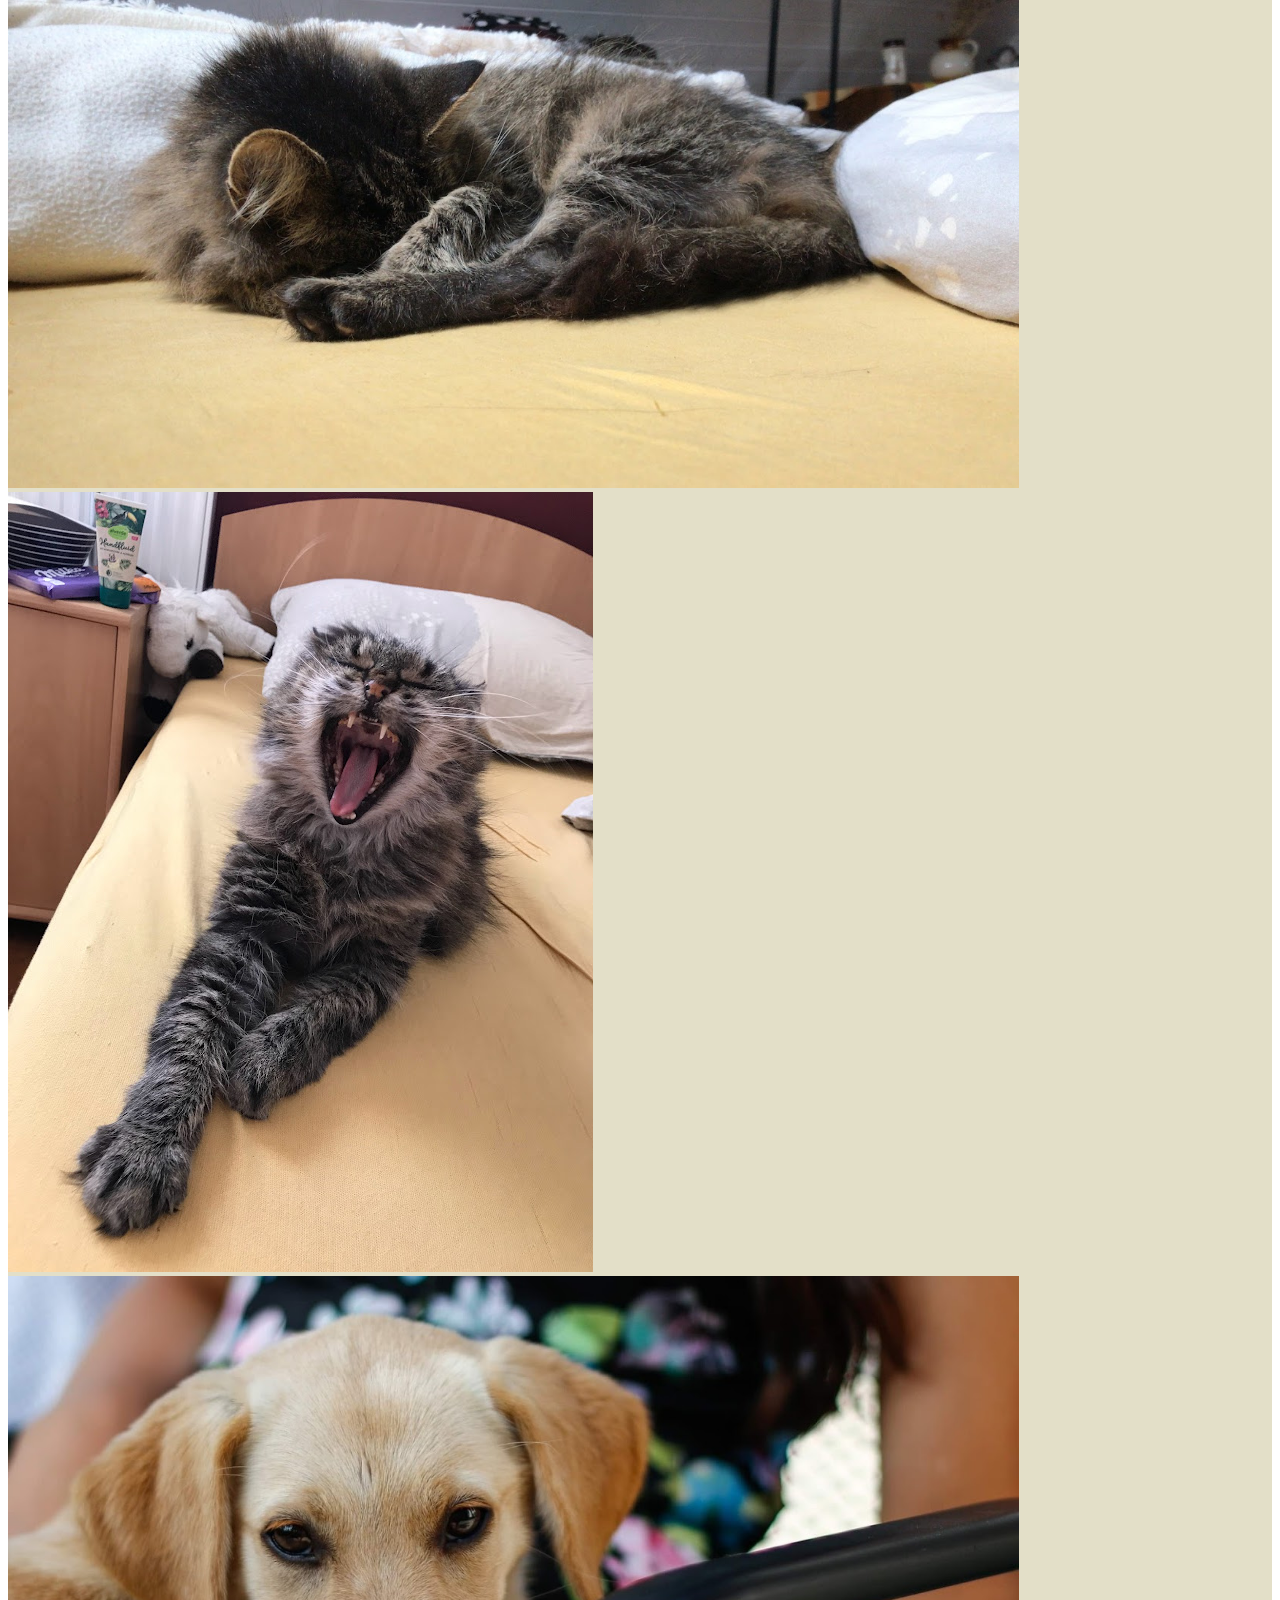
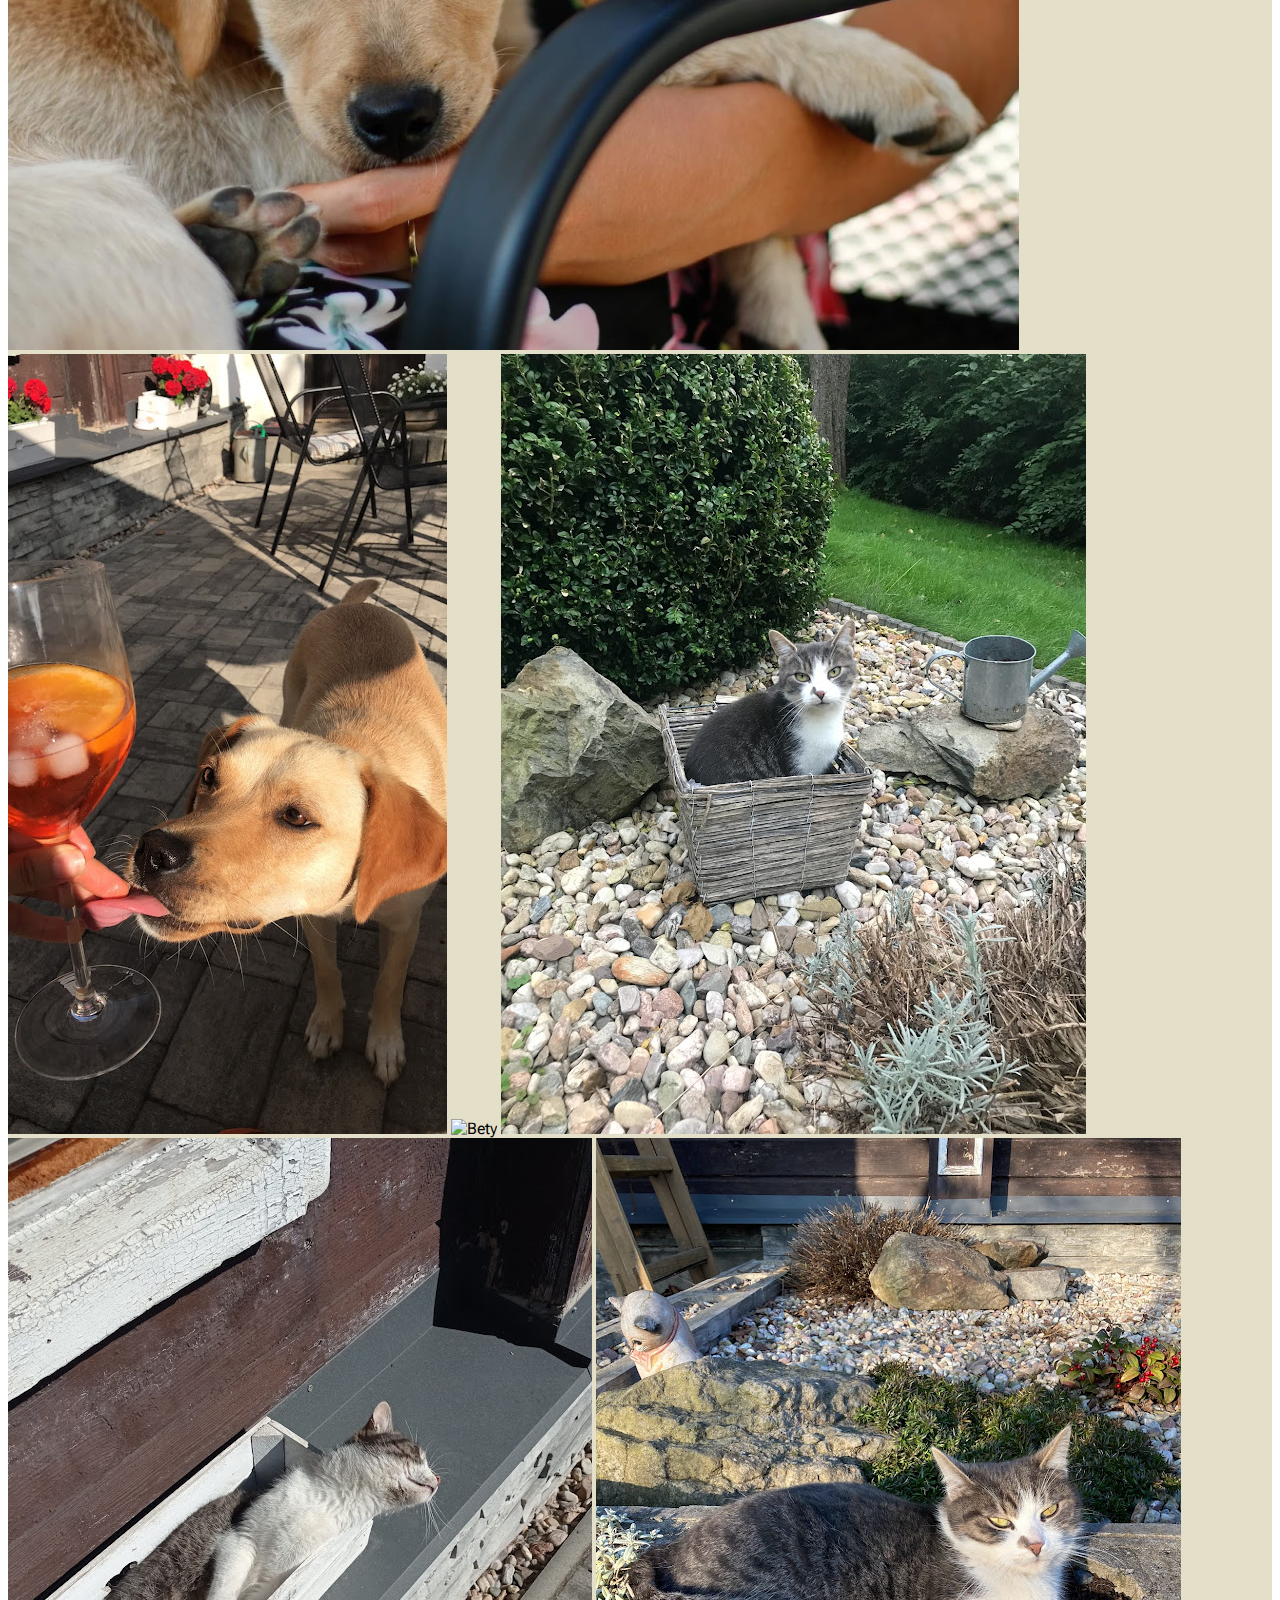
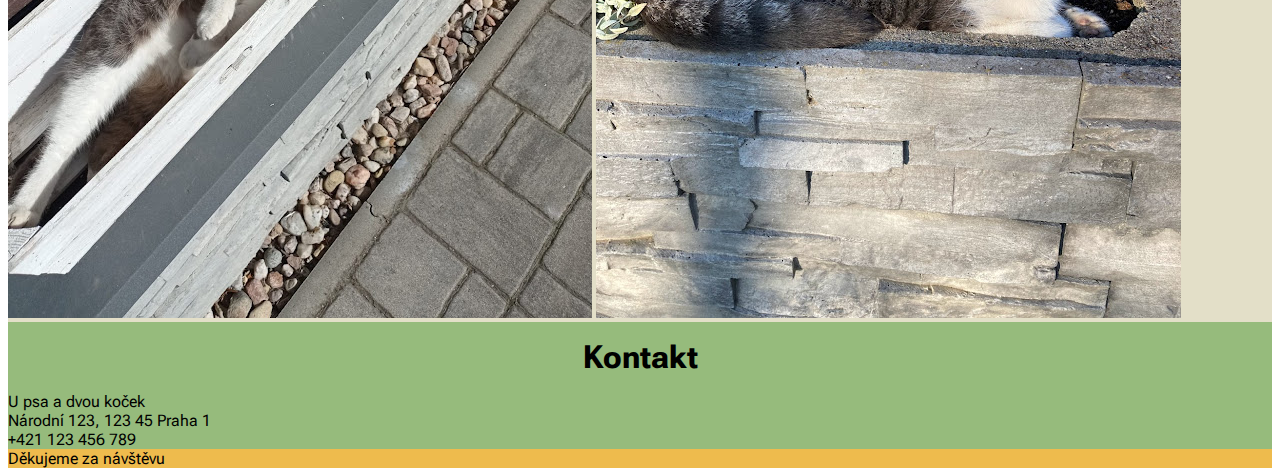
==== commit 06a0890d: "změny2" ====
--- a/.github/Domaci_ukol/index.html
+++ b/.github/Domaci_ukol/index.html
@@ -18,18 +18,20 @@
       <section class="header">
         <nav>
           <span class="header header--none">NAŠE ZVĚŘ</span>
-          <a href="#" alt="header header--underlined">Úvod</a>
-          <a href="#">Micka</a>
-          <a href="#">Bety</a>
-          <a href="#">Máša</a>
-          <a href="#">Fotogalerie</a>
-          <a href="#">Kontakt</a>
+          <a href="#intro" alt="header" class="header header--underlined"
+            >Úvod</a
+          >
+          <a href="#micka">Micka</a>
+          <a href="#bety">Bety</a>
+          <a href="#masa">Máša</a>
+          <a href="#photogalery">Fotogalerie</a>
+          <a href="#contact">Kontakt</a>
         </nav>
         <div class="header__photo">
-          <img src="\BaM.jpg" alt="Úvodní" />
+          <img src="\BaM.jpg" alt="Úvodní" class="header__photo--cover" />
         </div>
       </section>
-      <div class="intro">
+      <div class="intro" id="intro">
         <section class="intro__welcome">
           <h1>Vítejte</h1>
           <p class="intro__welcome intro__welcome--italics">
@@ -45,47 +47,53 @@
           <img src="/Micka/Micka2.jpg" alt="Micka" />
         </section>
       </div>
-      <div class="micka">
+      <div class="micka" id="micka">
         <h1>Micka</h1>
         <section class="micka__photo">
           <img src="/Micka/Micka.jpg" alt="Micka" />
         </section>
         <section class="micka__intro">
           <p>
-            Lorem ipsum, dolor sit amet consectetur adipisicing elit. Quibusdam
-            temporibus natus eaque. Magnam ut, dolor quas, temporibus
-            consectetur.
+            Micka je nejstarší člen naší zvířecí party, je jí krásných 18 let a
+            za svůj život si zažila spoustu zvířat kolem sebe. Teď se nejraději
+            válí doma a užívá si důchodu, ven se jí už absolutně nechce a taky
+            Bety s Mášou nesnáší. Má prostě ráda svůj klid.
           </p>
         </section>
       </div>
-      <div class="bety">
+      <div class="bety" id="bety">
         <h1>Bety</h1>
         <section class="bety__photo">
           <img src="/Bety/Bety2.JPG" alt="Bety" />
         </section>
         <section class="bety__intro">
           <p>
-            Lorem ipsum, dolor sit amet consectetur adipisicing elit. Quibusdam
-            temporibus natus eaque. Magnam ut, dolor quas, temporibus
-            consectetur.
+            Bety si mamka pořídila, když jsem vylítla z rodinného hnízda po
+            ségře i já. Je to jejich nový rozmazlený dítě a nedáme na ni
+            dopustit. Kdo říkal, že lásku si za peníze nekoupíš, tak lhal. Je to
+            mimino všech a všechny otravuje svojí potřebou neustále něco házet,
+            míček, talíř, cokoli.
           </p>
         </section>
       </div>
-      <div class="masa">
+      <div class="masa" id="masa">
         <h1>Máša</h1>
         <section class="masa__photo">
           <img src="/Masa/Masa3.JPG" alt="Máša" />
         </section>
         <section class="masa__intro">
           <p>
-            Lorem ipsum, dolor sit amet consectetur adipisicing elit. Quibusdam
-            temporibus natus eaque. Magnam ut, dolor quas, temporibus
-            consectetur.
+            Máša je u nás necelý dva roky, měla bejt jako kotě utopená, a tak
+            jsme to s ní zkusili. Báli jsme se, co na ni Bety s Mickou. Měla být
+            venkovní kočka, takže záleželo, jak ji přijme Bety. Začátky byly
+            divoký, ale teď jsou to nejlepší kámošky. Obě se někdy perou, ale s
+            láskou, nemají si co vyčítat. Často spolu usnou v boudě. Jo a Máša
+            je kocour, což jsme zjistili dost pozdě :).
           </p>
         </section>
       </div>
 
-      <div class="photogalery">
+      <div class="photogalery" id="photogalery">
         <h1>Fotogalerie</h1>
         <img src="/Micka/Mica.jpg" alt="Míca" />
         <img src="/Micka/Micka3.jpg" alt="Míca" />
@@ -97,7 +105,7 @@
         <img src="/Masa/Masa7.jpg" alt="Máša" />
         <img src="/Masa/Masa8.jpg" alt="Máša" />
       </div>
-      <div class="contact">
+      <div class="contact" id="contact">
         <h1>Kontakt</h1>
         <p>U psa a dvou koček</p>
         <p>Národní 123, 123 45 Praha 1</p>
--- a/.github/Domaci_ukol/style.css
+++ b/.github/Domaci_ukol/style.css
@@ -1,28 +1,69 @@
+body {
+  margin: O;
+}
+
 img {
+  max-width: 80%;
+}
+
+.header__photo--cover {
   max-width: 100%;
 }
 
 .header--none {
   display: none;
 }
-
+.header--underlined {
+  text-decoration-line: underline;
+  text-decoration-style: solid;
+}
 .container {
-  display: grid;
-  grid-template-columns: 1fr;
-  grid-template-rows: repeat (26, 1fr);
   font-family: "Roboto Flex", sans-serif;
+  display: flex;
+  flex-direction: column;
 }
 
 .header,
 .footer {
-  background-color: #789395;
-}
-
-a {
-  text-decoration: none;
-  color: #e5e3c9;
+  background-color: #eebb4d;
 }
 
 nav {
-  justify-items: stretch;
+  display: flex;
+  flex-direction: column;
+  text-align: center;
 }
+a {
+  text-decoration: none;
+  padding: 1px;
+  color: black;
+}
+
+a:hover {
+  text-decoration: underline;
+  font-size: 120%;
+}
+
+.contact {
+  background-color: #96bb7c;
+}
+
+.intro,
+.bety,
+.photogalery {
+  background-color: #e3dfc8;
+}
+
+.micka,
+.masa {
+  background-color: #f5f1da;
+}
+
+h1 {
+  margin: 1rem 0 1rem 0;
+  text-align: center;
+}
+
+p {
+  margin: 0;
+}
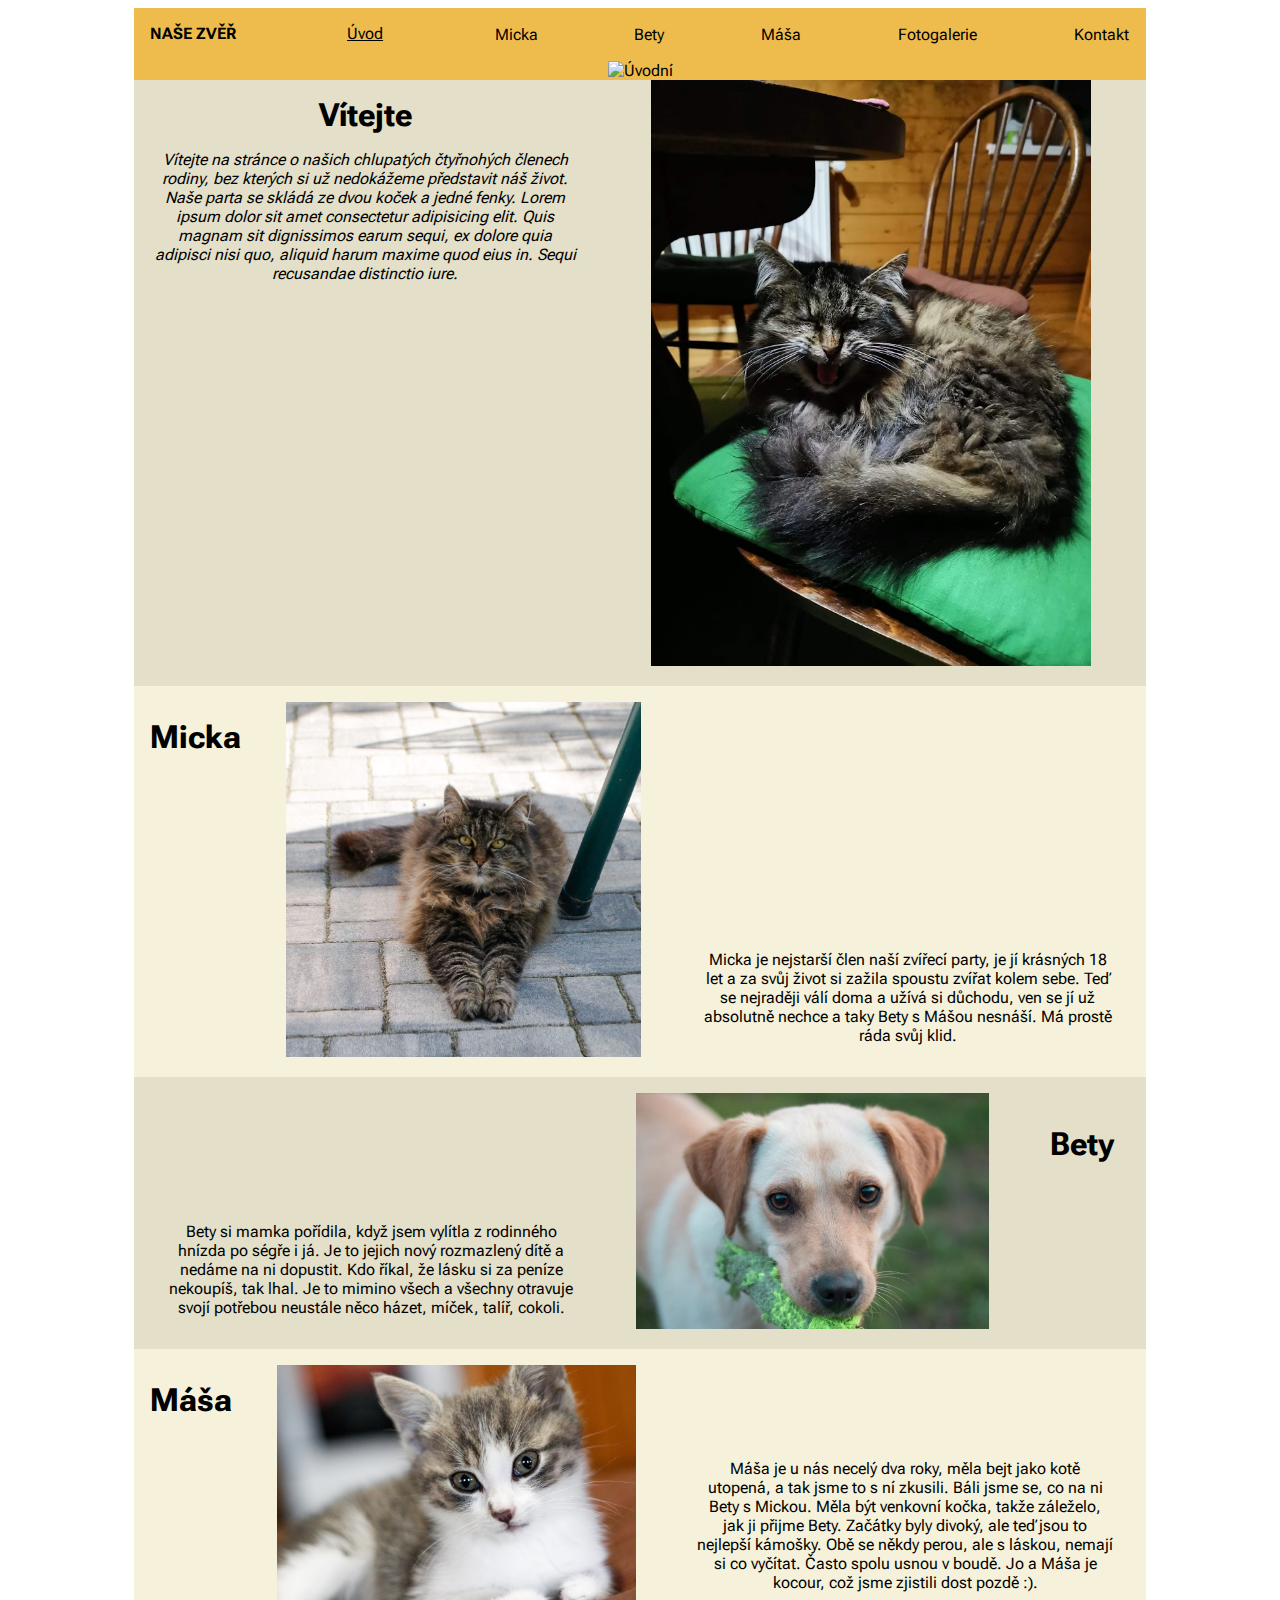
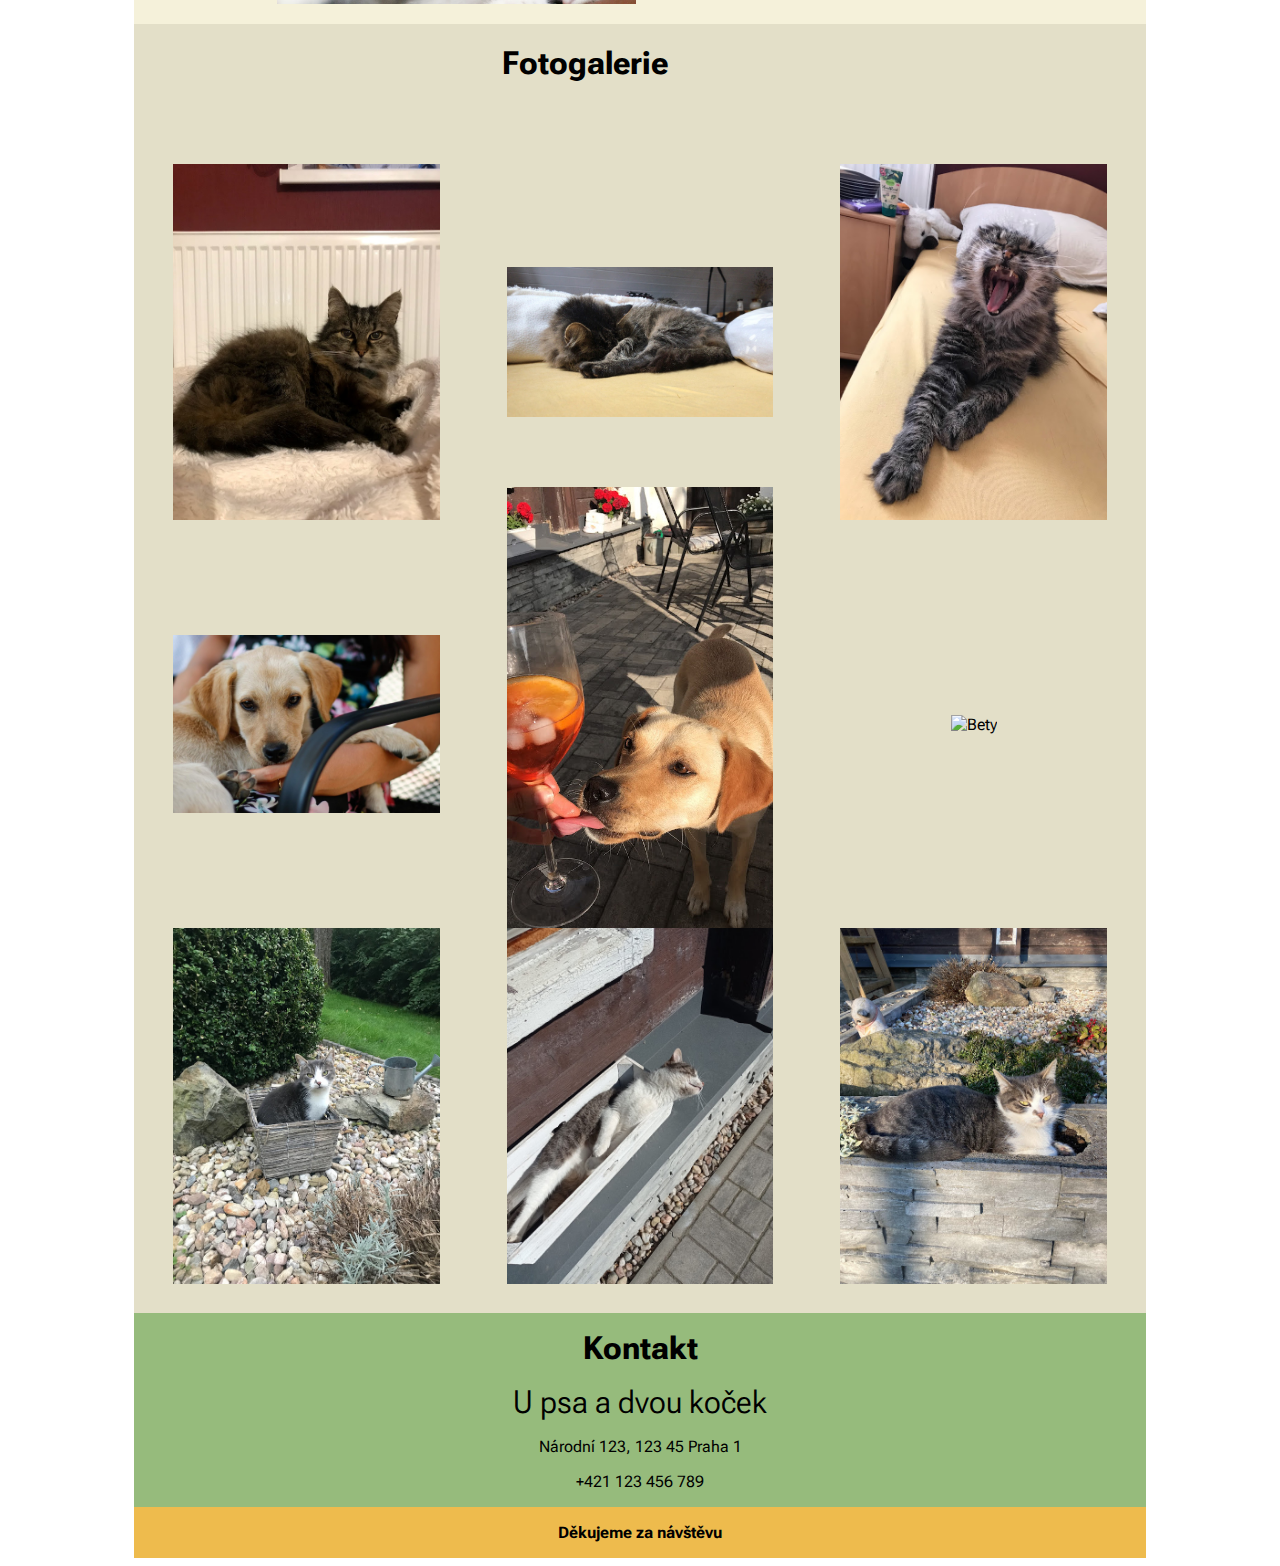
==== commit b45329c0: "Úkol 2" ====
--- a/.github/Domaci_ukol/index.html
+++ b/.github/Domaci_ukol/index.html
@@ -27,6 +27,7 @@
           <a href="#photogalery">Fotogalerie</a>
           <a href="#contact">Kontakt</a>
         </nav>
+
         <div class="header__photo">
           <img src="\BaM.jpg" alt="Úvodní" class="header__photo--cover" />
         </div>
@@ -44,7 +45,11 @@
           </p>
         </section>
         <section class="intro__photo">
-          <img src="/Micka/Micka2.jpg" alt="Micka" />
+          <img
+            src="/Micka/Micka2.jpg"
+            alt="Micka"
+            class="intro__photo intro__photo--margin"
+          />
         </section>
       </div>
       <div class="micka" id="micka">
@@ -62,7 +67,7 @@
         </section>
       </div>
       <div class="bety" id="bety">
-        <h1>Bety</h1>
+        <h1 class="bety bety--right">Bety</h1>
         <section class="bety__photo">
           <img src="/Bety/Bety2.JPG" alt="Bety" />
         </section>
@@ -94,7 +99,7 @@
       </div>
 
       <div class="photogalery" id="photogalery">
-        <h1>Fotogalerie</h1>
+        <h1 class="photogalery photogalery--top">Fotogalerie</h1>
         <img src="/Micka/Mica.jpg" alt="Míca" />
         <img src="/Micka/Micka3.jpg" alt="Míca" />
         <img src="/Micka/Micka4.jpg" alt="Míca" />
@@ -107,12 +112,12 @@
       </div>
       <div class="contact" id="contact">
         <h1>Kontakt</h1>
-        <p>U psa a dvou koček</p>
+        <p class="contact contact--big">U psa a dvou koček</p>
         <p>Národní 123, 123 45 Praha 1</p>
         <p>+421 123 456 789</p>
       </div>
       <div class="footer">
-        <p>Děkujeme za návštěvu</p>
+        <p class="footer footer--bold">Děkujeme za návštěvu</p>
       </div>
     </div>
   </body>
--- a/.github/Domaci_ukol/style.css
+++ b/.github/Domaci_ukol/style.css
@@ -1,13 +1,17 @@
-body {
-  margin: O;
+.container {
+  margin: auto;
 }
 
 img {
   max-width: 80%;
 }
 
+.intro__photo--margin {
+  margin-bottom: 1rem;
+}
 .header__photo--cover {
   max-width: 100%;
+  margin-bottom: 0;
 }
 
 .header--none {
@@ -21,6 +25,7 @@
   font-family: "Roboto Flex", sans-serif;
   display: flex;
   flex-direction: column;
+  text-align: center;
 }
 
 .header,
@@ -32,6 +37,7 @@
   display: flex;
   flex-direction: column;
   text-align: center;
+  margin: 1rem 0 1rem 0;
 }
 a {
   text-decoration: none;
@@ -65,5 +71,96 @@
 }
 
 p {
-  margin: 0;
+  margin: 1rem;
 }
+
+.intro__welcome--italics {
+  font-style: italic;
+}
+
+.photogalery {
+  padding-bottom: 1rem;
+}
+
+.footer--bold {
+  font-weight: bold;
+}
+.contact--big {
+  font-size: 2rem;
+}
+
+@media (min-width: 860px) {
+  .container {
+    max-width: 80%;
+  }
+
+  .intro,
+  .micka,
+  .bety,
+  .masa {
+    display: grid;
+    grid-template-columns: repeat(3, 1fr);
+  }
+  nav {
+    display: flex;
+    flex-direction: row;
+    justify-content: space-between;
+  }
+
+  .header--none {
+    display: contents;
+    font-weight: bold;
+  }
+  .header {
+    padding: 0 1rem 0 1rem;
+  }
+
+  .intro {
+    display: grid;
+    grid-template-columns: repeat(2, 1fr);
+    grid-template-rows: 1fr;
+    grid-template-columns: 1fr minmax(200px, 550px);
+  }
+
+  .micka,
+  .masa {
+    grid-template-columns: minmax(min-content, 50px) 1fr 1fr;
+    grid-template-rows: 1fr;
+  }
+  .bety {
+    grid-template-columns: 1fr 1fr minmax(min-content, 50px);
+  }
+  .bety--right {
+    grid-column-start: 3;
+  }
+  .bety__intro {
+    grid-column-start: 1;
+    grid-row-start: 1;
+  }
+  .bety__photo {
+    grid-column-start: 2;
+    grid-row-start: 1;
+  }
+  .photogalery {
+    display: grid;
+    grid-template-columns: 33% 33% 33%;
+    grid-template-rows: 10% 30% 30% 30%;
+    align-items: center;
+    justify-items: center;
+    justify-content: center;
+  }
+  .photogalery--top {
+    grid-column: span 3;
+  }
+
+  .micka,
+  .bety,
+  .masa {
+    padding: 1rem;
+  }
+  .micka__intro,
+  .bety__intro,
+  .masa__intro {
+    align-self: end;
+  }
+}
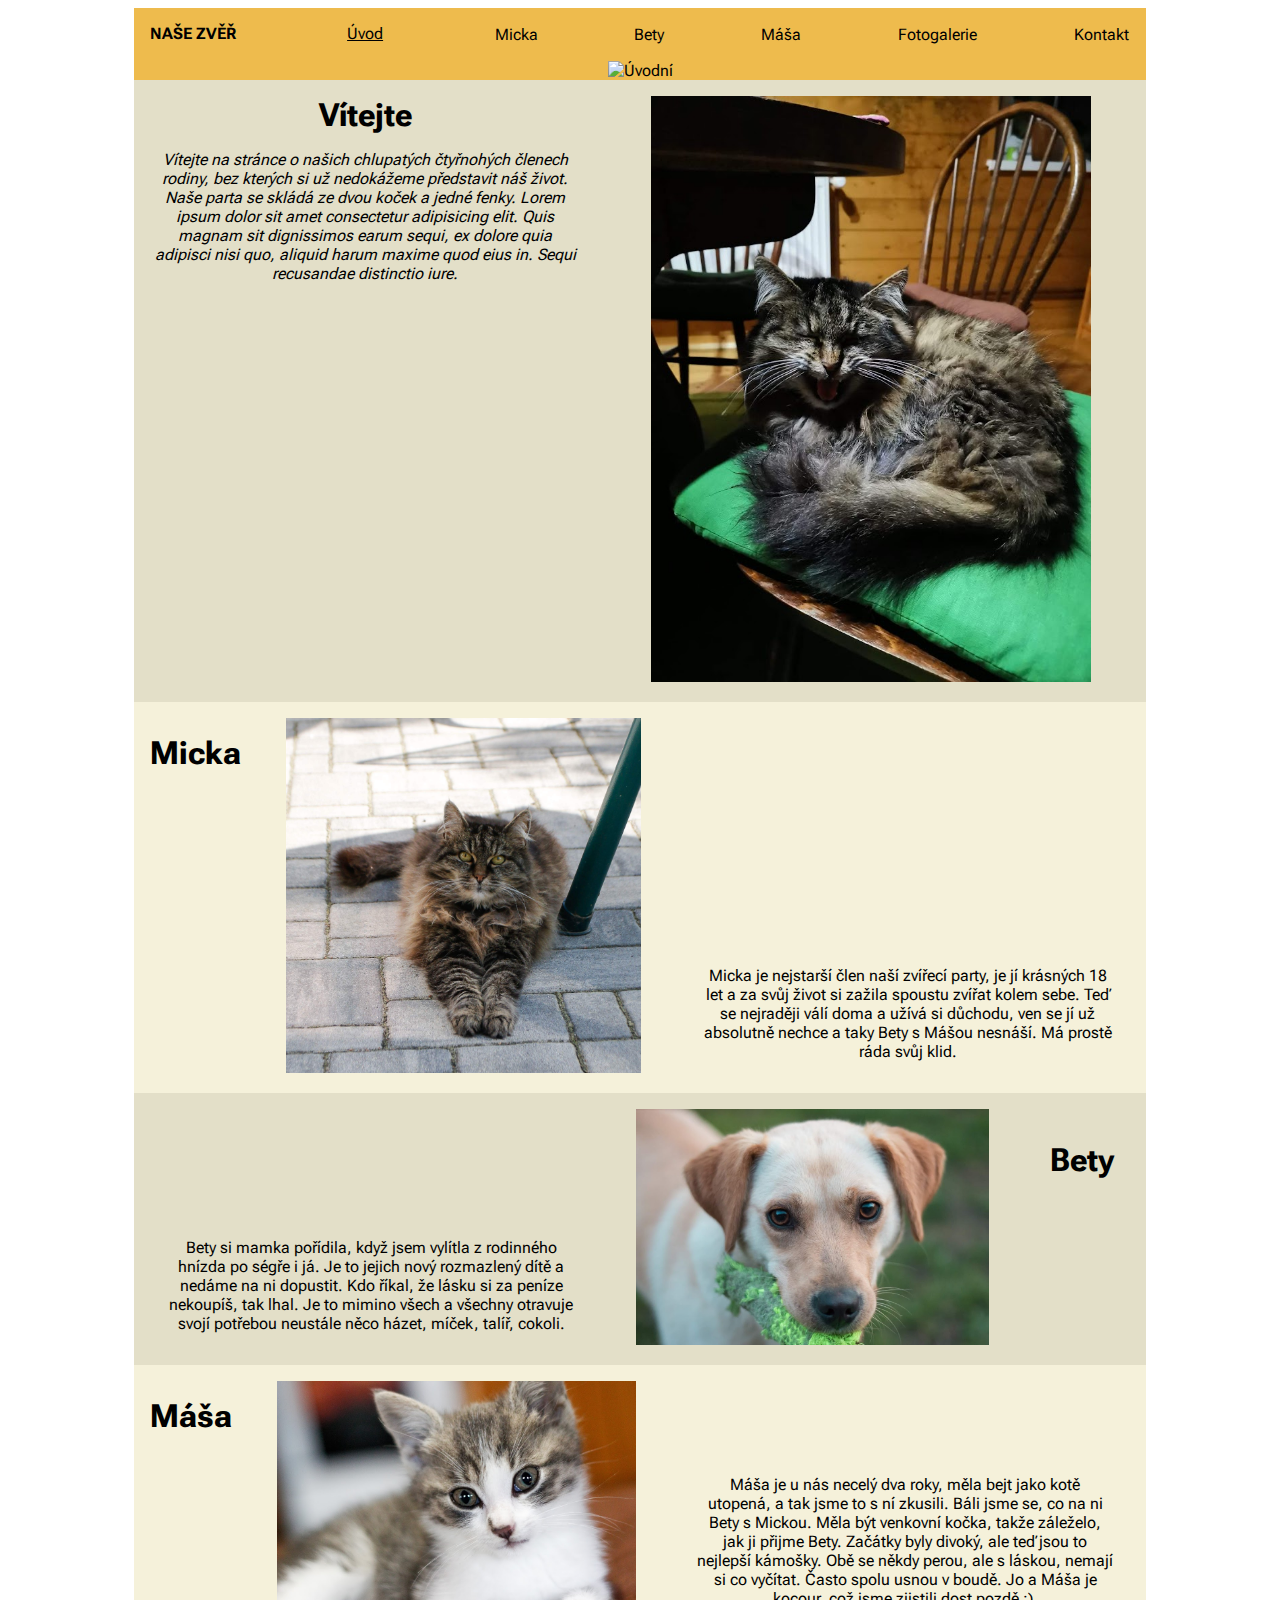
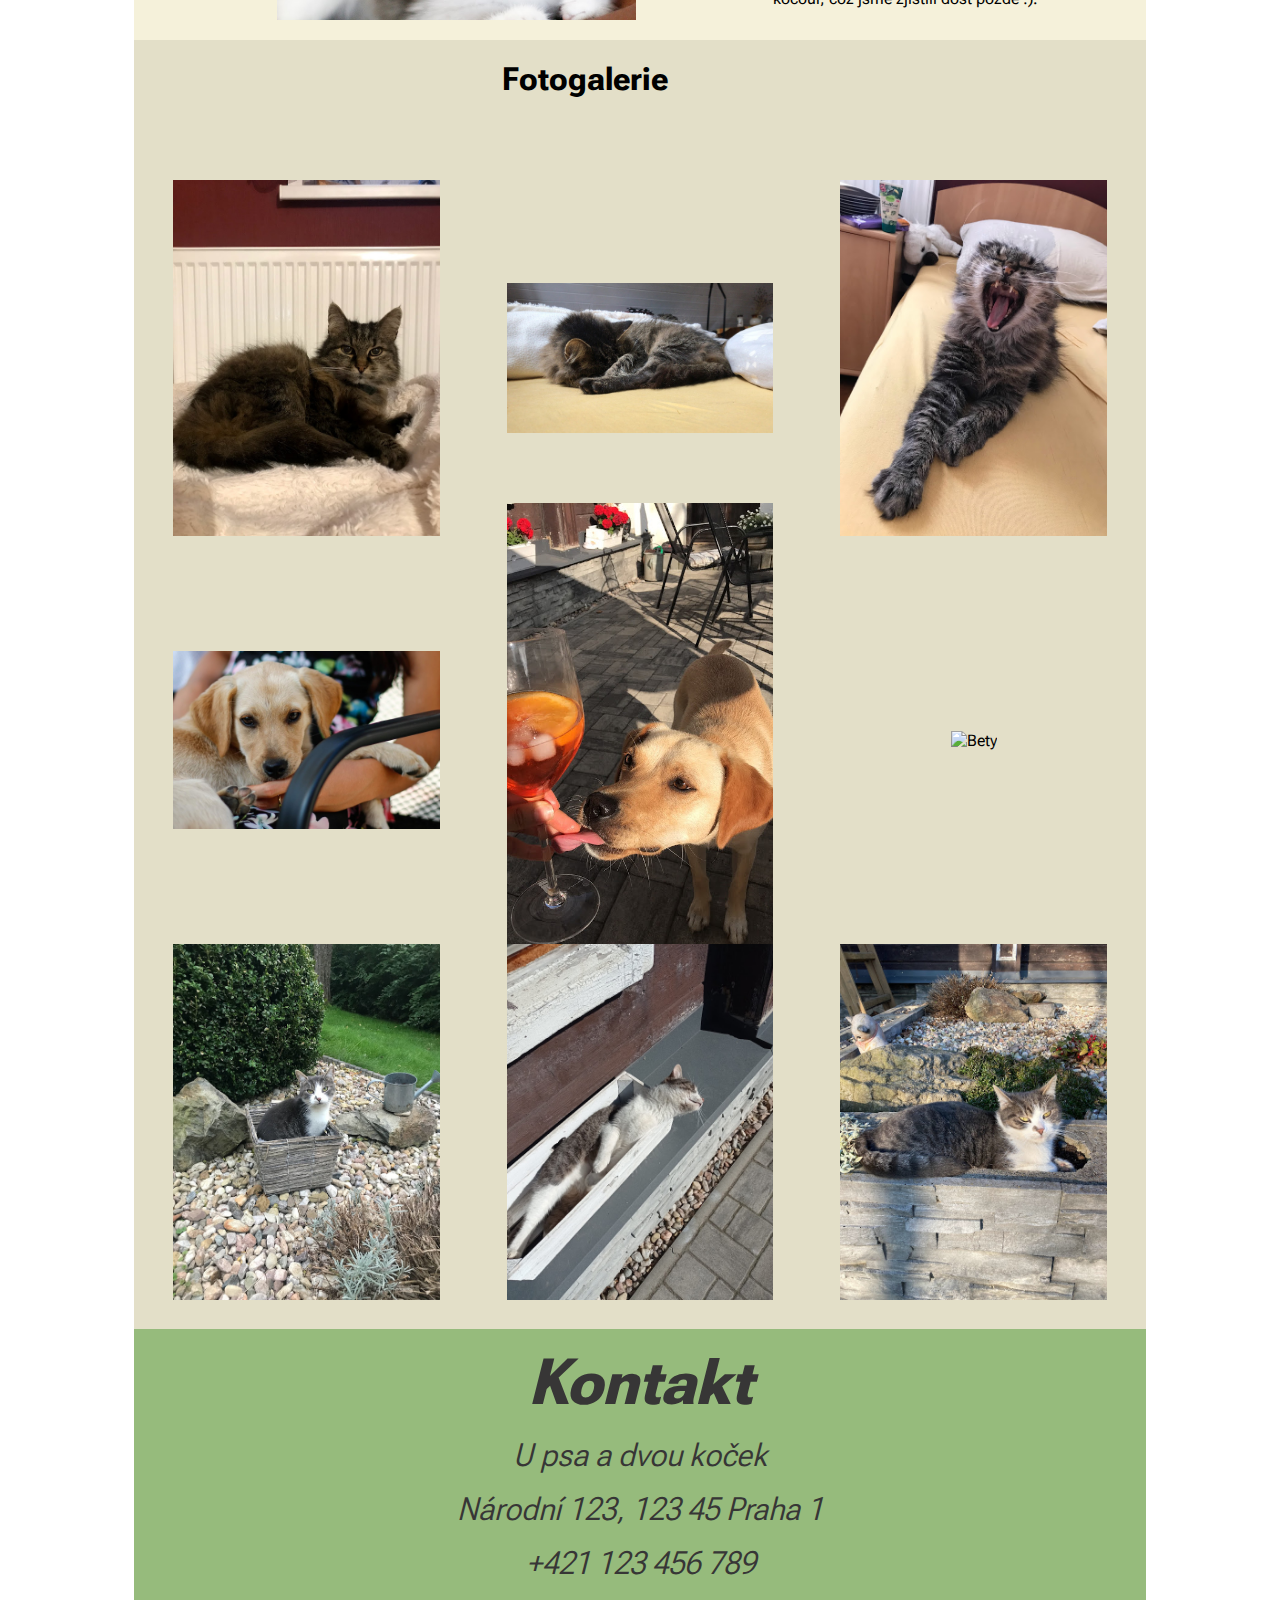
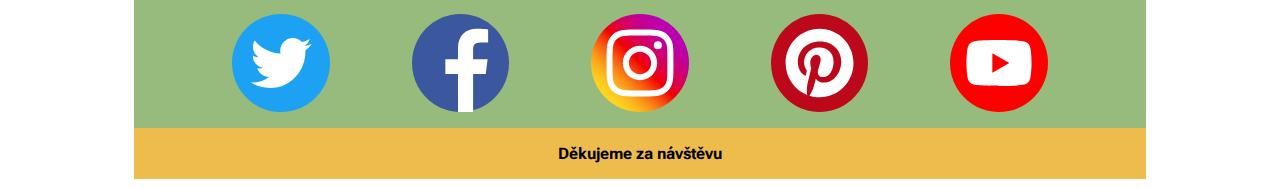
==== commit b126ed50: "Odevzdání úkolu 4" ====
--- a/.github/Domaci_ukol/index.html
+++ b/.github/Domaci_ukol/index.html
@@ -115,9 +115,49 @@
         <p class="contact contact--big">U psa a dvou koček</p>
         <p>Národní 123, 123 45 Praha 1</p>
         <p>+421 123 456 789</p>
+        <section class="contact__icons">
+          <img
+            src="/ikonky/twitter.svg"
+            alt="Twitter"
+            width="10%"
+            srcset="/small/twitter_s.svg 800w, /ikonky/twitter.svg 1600w"
+          />
+          <img
+            src="/ikonky/facebook.svg"
+            alt="Facebook"
+            width="10%"
+            srcset="/small/facebook_s.svg 800w, /ikonky/facebook.svg 1600w"
+          />
+          <img
+            src="/ikonky/instagram.svg"
+            alt="Instagram"
+            width="10%"
+            srcset="/small/instagram_s.svg 800w, /ikonky/instagram.svg 1600w"
+          />
+          <img
+            src="/ikonky/pinterest.svg"
+            alt="Pinterest"
+            width="10%"
+            srcset="/small/pinterest_s.svg 800w, /ikonky/pinterest.svg 1600w"
+          />
+          <img
+            src="/ikonky/youtube.svg"
+            alt="Youtube"
+            width="10%"
+            srcset="/small/youtube_s.svg 800w, /ikonky/youtube.svg 1600w"
+          />
+        </section>
       </div>
       <div class="footer">
+        <picture>
+          <source srcset="/small/sunflower_s.svg" media="(max-width: 600px)" />
+          <source srcset="/ikonky/sunflower.svg" media="(min-width: 600px)" />
+        </picture>
         <p class="footer footer--bold">Děkujeme za návštěvu</p>
+        <picture>
+          <source srcset="/small/sunflower_s.svg" media="(max-width: 600px)" />
+          <source srcset="/ikonky/sunflower.svg" media="(min-width: 600px)" />
+        </picture>
       </div>
     </div>
   </body>
--- a/.github/Domaci_ukol/style.css
+++ b/.github/Domaci_ukol/style.css
@@ -6,21 +6,6 @@
   max-width: 80%;
 }
 
-.intro__photo--margin {
-  margin-bottom: 1rem;
-}
-.header__photo--cover {
-  max-width: 100%;
-  margin-bottom: 0;
-}
-
-.header--none {
-  display: none;
-}
-.header--underlined {
-  text-decoration-line: underline;
-  text-decoration-style: solid;
-}
 .container {
   font-family: "Roboto Flex", sans-serif;
   display: flex;
@@ -28,9 +13,28 @@
   text-align: center;
 }
 
-.header,
+.header {
+  background-color: #eebb4d;
+}
+.header--underlined {
+  -webkit-text-decoration-line: underline;
+          text-decoration-line: underline;
+  -webkit-text-decoration-style: solid;
+          text-decoration-style: solid;
+}
+.header--none {
+  display: none;
+}
+.header__photo--cover {
+  max-width: 100%;
+  margin-bottom: 0;
+}
+
 .footer {
   background-color: #eebb4d;
+}
+.footer--bold {
+  font-weight: bold;
 }
 
 nav {
@@ -39,12 +43,12 @@
   text-align: center;
   margin: 1rem 0 1rem 0;
 }
+
 a {
   text-decoration: none;
   padding: 1px;
   color: black;
 }
-
 a:hover {
   text-decoration: underline;
   font-size: 120%;
@@ -52,12 +56,34 @@
 
 .contact {
   background-color: #96bb7c;
+  color: rgb(55, 54, 54);
+  font-size: 2rem;
+  font-style: italic;
+}
+.contact--big {
+  font-size: 2rem;
 }
 
-.intro,
+.contact__icons {
+  display: flex;
+  flex-direction: row;
+  justify-content: space-evenly;
+  padding: 1rem;
+}
+
 .bety,
 .photogalery {
   background-color: #e3dfc8;
+}
+
+.intro {
+  background-color: #e3dfc8;
+}
+.intro__photo--margin {
+  margin: 1rem 0 1rem 0;
+}
+.intro__welcome--italics {
+  font-style: italic;
 }
 
 .micka,
@@ -74,19 +100,8 @@
   margin: 1rem;
 }
 
-.intro__welcome--italics {
-  font-style: italic;
-}
-
 .photogalery {
   padding-bottom: 1rem;
-}
-
-.footer--bold {
-  font-weight: bold;
-}
-.contact--big {
-  font-size: 2rem;
 }
 
 @media (min-width: 860px) {
@@ -95,12 +110,13 @@
   }
 
   .intro,
-  .micka,
-  .bety,
-  .masa {
+.micka,
+.bety,
+.masa {
     display: grid;
     grid-template-columns: repeat(3, 1fr);
   }
+
   nav {
     display: flex;
     flex-direction: row;
@@ -111,6 +127,7 @@
     display: contents;
     font-weight: bold;
   }
+
   .header {
     padding: 0 1rem 0 1rem;
   }
@@ -123,24 +140,31 @@
   }
 
   .micka,
-  .masa {
+.masa {
+    grid-template-columns: minmax(-webkit-min-content, 50px) 1fr 1fr;
     grid-template-columns: minmax(min-content, 50px) 1fr 1fr;
     grid-template-rows: 1fr;
   }
+
   .bety {
+    grid-template-columns: 1fr 1fr minmax(-webkit-min-content, 50px);
     grid-template-columns: 1fr 1fr minmax(min-content, 50px);
   }
+
   .bety--right {
     grid-column-start: 3;
   }
+
   .bety__intro {
     grid-column-start: 1;
     grid-row-start: 1;
   }
+
   .bety__photo {
     grid-column-start: 2;
     grid-row-start: 1;
   }
+
   .photogalery {
     display: grid;
     grid-template-columns: 33% 33% 33%;
@@ -149,18 +173,20 @@
     justify-items: center;
     justify-content: center;
   }
+
   .photogalery--top {
     grid-column: span 3;
   }
 
   .micka,
-  .bety,
-  .masa {
+.bety,
+.masa {
     padding: 1rem;
   }
+
   .micka__intro,
-  .bety__intro,
-  .masa__intro {
+.bety__intro,
+.masa__intro {
     align-self: end;
   }
-}
+}/*# sourceMappingURL=style.css.map */